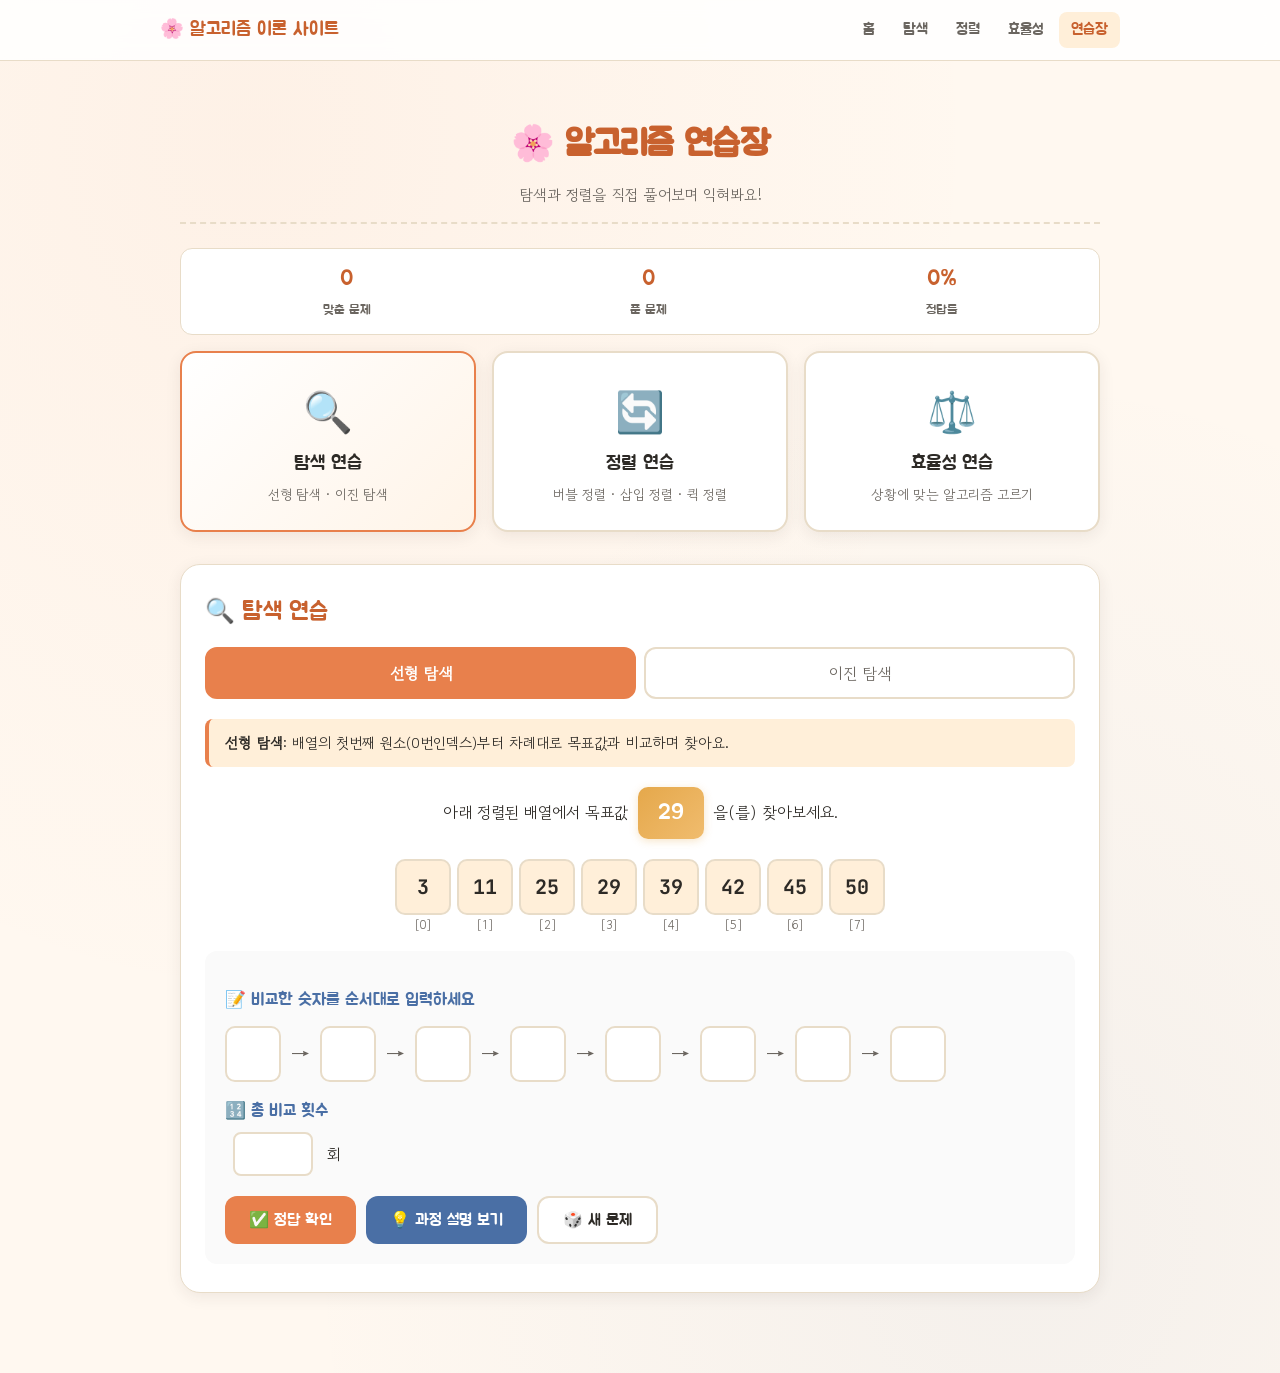
==== algorithm-practice.html @ faf434ea "Unify index notation and add practice navigation Standardize array index explanations and simulator " ====
<!DOCTYPE html>
<html lang="ko">
<head>
<meta charset="UTF-8">
<meta name="viewport" content="width=device-width, initial-scale=1.0">
<title>알고리즘 연습장 | 대성여자고등학교 정보</title>
<link rel="preconnect" href="https://fonts.googleapis.com">
<link rel="preconnect" href="https://fonts.gstatic.com" crossorigin>
<link href="https://fonts.googleapis.com/css2?family=Gowun+Dodum&family=Jua&family=JetBrains+Mono:wght@500;700&display=swap" rel="stylesheet">
<style>
  :root {
    --bg: #FFF8F0;
    --bg-alt: #FFEFD9;
    --primary: #E8804C;
    --primary-dark: #C8612E;
    --secondary: #4A6FA5;
    --secondary-light: #7B9CD2;
    --success: #6BAA75;
    --error: #D85A5A;
    --warn: #E5A84B;
    --text: #2D2A26;
    --text-light: #6B6660;
    --card: #FFFFFF;
    --border: #E8DCC8;
    --shadow: 0 4px 16px rgba(45, 42, 38, 0.08);
    --shadow-hover: 0 8px 24px rgba(45, 42, 38, 0.12);
  }

  * { margin: 0; padding: 0; box-sizing: border-box; }

  body {
    font-family: 'Gowun Dodum', sans-serif;
    background: var(--bg);
    color: var(--text);
    line-height: 1.6;
    min-height: 100vh;
    background-image:
      radial-gradient(at 20% 10%, rgba(232, 128, 76, 0.06) 0, transparent 50%),
      radial-gradient(at 80% 90%, rgba(74, 111, 165, 0.06) 0, transparent 50%);
  }

  nav {
    background: rgba(255, 255, 255, 0.85);
    backdrop-filter: blur(10px);
    border-bottom: 1px solid var(--border);
    padding: 12px 20px;
    position: sticky;
    top: 0;
    z-index: 100;
  }
  .nav-inner {
    max-width: 960px;
    margin: 0 auto;
    display: flex;
    justify-content: space-between;
    align-items: center;
    flex-wrap: wrap;
    gap: 8px;
  }
  .logo {
    font-family: 'Jua', sans-serif;
    font-size: 1.2rem;
    color: var(--primary-dark);
    text-decoration: none;
    display: flex;
    align-items: center;
    gap: 6px;
  }
  .nav-links { display: flex; gap: 4px; flex-wrap: wrap; }
  .nav-links a {
    text-decoration: none;
    color: var(--text-light);
    font-family: 'Jua', sans-serif;
    font-size: 0.95rem;
    padding: 6px 12px;
    border-radius: 8px;
    transition: all 0.2s;
  }
  .nav-links a:hover { color: var(--primary-dark); background: var(--bg-alt); }
  .nav-links a.active { color: var(--primary-dark); background: var(--bg-alt); }

  .container {
    max-width: 960px;
    margin: 0 auto;
    padding: 24px 20px 60px;
  }

  /* 헤더 */
  header {
    text-align: center;
    padding: 32px 0 16px;
    margin-bottom: 24px;
    border-bottom: 2px dashed var(--border);
  }
  h1 {
    font-family: 'Jua', sans-serif;
    font-size: 2.2rem;
    color: var(--primary-dark);
    margin-bottom: 8px;
    letter-spacing: -0.02em;
  }
  .subtitle {
    color: var(--text-light);
    font-size: 0.95rem;
  }

  /* 모드 선택 */
  .mode-grid {
    display: grid;
    grid-template-columns: repeat(auto-fit, minmax(250px, 1fr));
    gap: 16px;
    margin-bottom: 32px;
  }
  .mode-card {
    background: var(--card);
    border: 2px solid var(--border);
    border-radius: 16px;
    padding: 24px 20px;
    cursor: pointer;
    transition: all 0.25s ease;
    text-align: center;
    box-shadow: var(--shadow);
  }
  .mode-card:hover {
    transform: translateY(-3px);
    box-shadow: var(--shadow-hover);
    border-color: var(--primary);
  }
  .mode-card.active {
    border-color: var(--primary);
    background: linear-gradient(135deg, #FFFFFF 0%, #FFF4E8 100%);
  }
  .mode-icon {
    font-size: 2.5rem;
    margin-bottom: 8px;
    display: block;
  }
  .mode-title {
    font-family: 'Jua', sans-serif;
    font-size: 1.2rem;
    color: var(--text);
    margin-bottom: 4px;
  }
  .mode-desc {
    font-size: 0.85rem;
    color: var(--text-light);
  }

  /* 메인 패널 */
  .panel {
    background: var(--card);
    border-radius: 20px;
    padding: 28px 24px;
    box-shadow: var(--shadow);
    border: 1px solid var(--border);
    margin-bottom: 20px;
    display: none;
  }
  .panel.active { display: block; animation: fadeIn 0.3s ease; }

  @keyframes fadeIn {
    from { opacity: 0; transform: translateY(8px); }
    to { opacity: 1; transform: translateY(0); }
  }

  .panel-title {
    font-family: 'Jua', sans-serif;
    font-size: 1.5rem;
    color: var(--primary-dark);
    margin-bottom: 16px;
    display: flex;
    align-items: center;
    gap: 8px;
  }

  /* 옵션 선택 (이진/선형, 선택/버블) */
  .option-tabs {
    display: flex;
    gap: 8px;
    margin-bottom: 20px;
    flex-wrap: wrap;
  }
  .tab-btn {
    flex: 1;
    min-width: 130px;
    padding: 12px 16px;
    border: 2px solid var(--border);
    background: var(--card);
    color: var(--text-light);
    border-radius: 12px;
    font-family: 'Gowun Dodum', sans-serif;
    font-size: 1rem;
    cursor: pointer;
    transition: all 0.2s;
  }
  .tab-btn:hover { border-color: var(--primary); }
  .tab-btn.active {
    background: var(--primary);
    color: white;
    border-color: var(--primary);
    font-weight: bold;
  }

  /* 배열 표시 */
  .array-display {
    display: flex;
    gap: 6px;
    margin: 16px 0;
    flex-wrap: wrap;
    justify-content: center;
  }
  .array-cell {
    width: 56px;
    height: 56px;
    background: var(--bg-alt);
    border: 2px solid var(--border);
    border-radius: 10px;
    display: flex;
    align-items: center;
    justify-content: center;
    font-family: 'JetBrains Mono', monospace;
    font-weight: 700;
    font-size: 1.25rem;
    color: var(--text);
    position: relative;
    transition: all 0.3s;
  }
  .array-cell .idx {
    position: absolute;
    bottom: -22px;
    font-size: 0.75rem;
    color: var(--text-light);
    font-family: 'Gowun Dodum', sans-serif;
    font-weight: normal;
  }
  .array-cell.correct {
    background: #E5F2E5;
    border-color: var(--success);
    color: var(--success);
  }
  .array-cell.wrong {
    background: #FBE5E5;
    border-color: var(--error);
    color: var(--error);
  }

  /* 입력 칸 */
  .input-cell {
    width: 56px;
    height: 56px;
    border: 2px solid var(--border);
    border-radius: 10px;
    text-align: center;
    font-family: 'JetBrains Mono', monospace;
    font-weight: 700;
    font-size: 1.2rem;
    background: var(--card);
    color: var(--text);
    transition: all 0.2s;
  }
  .input-cell:focus {
    outline: none;
    border-color: var(--primary);
    box-shadow: 0 0 0 3px rgba(232, 128, 76, 0.15);
  }
  .input-cell.correct {
    background: #E5F2E5;
    border-color: var(--success);
  }
  .input-cell.wrong {
    background: #FBE5E5;
    border-color: var(--error);
  }

  /* 목표값 강조 */
  .target-box {
    display: inline-block;
    background: linear-gradient(135deg, var(--warn), #F0BC6E);
    color: white;
    padding: 8px 20px;
    border-radius: 10px;
    font-family: 'Jua', sans-serif;
    font-size: 1.4rem;
    margin: 0 4px;
    box-shadow: 0 2px 8px rgba(229, 168, 75, 0.3);
  }

  /* 라벨 */
  .label {
    font-family: 'Jua', sans-serif;
    font-size: 1.05rem;
    color: var(--secondary);
    margin: 16px 0 8px;
  }
  .info-box {
    background: var(--bg-alt);
    border-left: 4px solid var(--primary);
    padding: 12px 16px;
    border-radius: 8px;
    margin: 12px 0;
    font-size: 0.92rem;
    color: var(--text);
  }

  /* 입력 영역 */
  .answer-section {
    margin-top: 20px;
    padding: 20px;
    background: #FAFAFA;
    border-radius: 12px;
  }
  .path-inputs {
    display: flex;
    flex-wrap: wrap;
    gap: 10px;
    align-items: center;
    margin: 12px 0;
  }
  .path-arrow {
    color: var(--text-light);
    font-size: 1.3rem;
  }
  .count-input {
    width: 80px;
    height: 44px;
    margin: 0 8px;
    border: 2px solid var(--border);
    border-radius: 8px;
    text-align: center;
    font-family: 'JetBrains Mono', monospace;
    font-size: 1.1rem;
    font-weight: 700;
  }
  .count-input:focus {
    outline: none;
    border-color: var(--primary);
  }

  /* 버튼 */
  .btn-group {
    display: flex;
    gap: 10px;
    margin-top: 20px;
    flex-wrap: wrap;
  }
  .btn {
    padding: 12px 24px;
    border-radius: 12px;
    border: none;
    font-family: 'Jua', sans-serif;
    font-size: 1rem;
    cursor: pointer;
    transition: all 0.2s;
    min-width: 120px;
  }
  .btn:active { transform: scale(0.97); }
  .btn-primary {
    background: var(--primary);
    color: white;
  }
  .btn-primary:hover { background: var(--primary-dark); }
  .btn-secondary {
    background: var(--card);
    color: var(--text);
    border: 2px solid var(--border);
  }
  .btn-secondary:hover { border-color: var(--primary); }
  .btn-info {
    background: var(--secondary);
    color: white;
  }
  .btn-info:hover { background: #3B5A87; }
  .btn-success {
    background: var(--success);
    color: white;
  }

  /* 결과 메시지 */
  .result-box {
    padding: 16px 20px;
    border-radius: 12px;
    margin-top: 16px;
    display: none;
    font-size: 1rem;
  }
  .result-box.show { display: block; animation: fadeIn 0.3s; }
  .result-correct {
    background: #E5F2E5;
    border-left: 5px solid var(--success);
    color: #3D6F47;
  }
  .result-wrong {
    background: #FBE5E5;
    border-left: 5px solid var(--error);
    color: #8E2E2E;
  }
  .result-partial {
    background: #FFF3D9;
    border-left: 5px solid var(--warn);
    color: #7A5A1F;
  }
  .result-title {
    font-family: 'Jua', sans-serif;
    font-size: 1.15rem;
    margin-bottom: 6px;
  }

  /* 해설 박스 */
  .explanation {
    background: linear-gradient(135deg, #F7F4EE 0%, #FBF7EE 100%);
    border: 2px solid var(--border);
    border-radius: 14px;
    padding: 20px;
    margin-top: 16px;
    display: none;
  }
  .explanation.show { display: block; animation: fadeIn 0.3s; }
  .explanation h3 {
    font-family: 'Jua', sans-serif;
    color: var(--secondary);
    margin-bottom: 10px;
    font-size: 1.1rem;
  }
  .explanation p { margin: 8px 0; font-size: 0.95rem; }
  .step {
    background: white;
    border-radius: 10px;
    padding: 12px 16px;
    margin: 10px 0;
    border-left: 4px solid var(--secondary-light);
  }
  .step strong { color: var(--secondary); }
  code {
    background: var(--bg-alt);
    padding: 2px 8px;
    border-radius: 4px;
    font-family: 'JetBrains Mono', monospace;
    font-size: 0.9em;
  }

  /* 효율성 모드 */
  .situation-card {
    background: linear-gradient(135deg, #F0F4FA 0%, #E5EEF8 100%);
    border: 2px solid var(--secondary-light);
    border-radius: 16px;
    padding: 24px;
    margin: 16px 0;
    text-align: center;
  }
  .situation-card .label-tag {
    display: inline-block;
    background: var(--secondary);
    color: white;
    padding: 4px 12px;
    border-radius: 20px;
    font-family: 'Jua', sans-serif;
    font-size: 0.85rem;
    margin-bottom: 12px;
  }
  .situation-text {
    font-size: 1.05rem;
    line-height: 1.7;
    color: var(--text);
  }
  .choice-buttons {
    display: grid;
    grid-template-columns: 1fr 1fr;
    gap: 12px;
    margin-top: 20px;
  }
  .choice-btn {
    padding: 20px;
    border: 2px solid var(--border);
    background: var(--card);
    border-radius: 14px;
    cursor: pointer;
    font-family: 'Gowun Dodum', sans-serif;
    transition: all 0.2s;
  }
  .choice-btn:hover {
    border-color: var(--primary);
    transform: translateY(-2px);
  }
  .choice-btn .ico { font-size: 2rem; display: block; margin-bottom: 4px; }
  .choice-btn .name {
    font-family: 'Jua', sans-serif;
    font-size: 1.05rem;
    color: var(--text);
  }
  .choice-btn.selected-correct {
    background: #E5F2E5;
    border-color: var(--success);
  }
  .choice-btn.selected-wrong {
    background: #FBE5E5;
    border-color: var(--error);
  }
  .choice-btn.show-correct {
    border-color: var(--success);
    background: #F0F8F0;
  }

  /* 점수 표시 */
  .score-bar {
    display: flex;
    justify-content: space-around;
    background: var(--card);
    padding: 12px;
    border-radius: 12px;
    margin-bottom: 16px;
    border: 1px solid var(--border);
    font-family: 'Jua', sans-serif;
  }
  .score-item { text-align: center; }
  .score-item .num {
    font-size: 1.4rem;
    color: var(--primary-dark);
    display: block;
  }
  .score-item .name {
    font-size: 0.8rem;
    color: var(--text-light);
  }

  /* 모바일 */
  @media (max-width: 600px) {
    h1 { font-size: 1.7rem; }
    .container { padding: 16px 12px 40px; }
    .panel { padding: 20px 16px; }
    .array-cell { width: 42px; height: 42px; font-size: 1rem; }
    .input-cell { width: 42px; height: 42px; font-size: 0.95rem; }
    .target-box { font-size: 1.1rem; padding: 6px 14px; }
    .btn { padding: 10px 16px; font-size: 0.9rem; min-width: 0; flex: 1; }
    .choice-buttons { grid-template-columns: 1fr; }
    .mode-grid { grid-template-columns: 1fr; }
  }
</style>
</head>
<body>
<nav>
  <div class="nav-inner">
    <a href="index.html" class="logo">🌸 알고리즘 이론 사이트</a>
    <div class="nav-links">
      <a href="index.html">홈</a>
      <a href="search.html">탐색</a>
      <a href="sort.html">정렬</a>
      <a href="efficiency.html">효율성</a>
      <a href="algorithm-practice.html" class="active">연습장</a>
    </div>
  </div>
</nav>
<div class="container">
  <header>
    <h1>🌸 알고리즘 연습장</h1>
    <p class="subtitle">탐색과 정렬을 직접 풀어보며 익혀봐요!</p>
  </header>

  <!-- 점수판 -->
  <div class="score-bar">
    <div class="score-item">
      <span class="num" id="score-correct">0</span>
      <span class="name">맞춘 문제</span>
    </div>
    <div class="score-item">
      <span class="num" id="score-total">0</span>
      <span class="name">푼 문제</span>
    </div>
    <div class="score-item">
      <span class="num" id="score-rate">0%</span>
      <span class="name">정답률</span>
    </div>
  </div>

  <!-- 모드 선택 -->
  <div class="mode-grid">
    <div class="mode-card active" data-mode="search">
      <span class="mode-icon">🔍</span>
      <div class="mode-title">탐색 연습</div>
      <div class="mode-desc">선형 탐색 · 이진 탐색</div>
    </div>
    <div class="mode-card" data-mode="sort">
      <span class="mode-icon">🔄</span>
      <div class="mode-title">정렬 연습</div>
      <div class="mode-desc">버블 정렬 · 삽입 정렬 · 퀵 정렬</div>
    </div>
    <div class="mode-card" data-mode="efficiency">
      <span class="mode-icon">⚖️</span>
      <div class="mode-title">효율성 연습</div>
      <div class="mode-desc">상황에 맞는 알고리즘 고르기</div>
    </div>
  </div>

  <!-- ============ 탐색 연습 패널 ============ -->
  <div class="panel active" id="panel-search">
    <div class="panel-title">🔍 탐색 연습</div>

    <div class="option-tabs">
      <button class="tab-btn active" data-search="linear">선형 탐색</button>
      <button class="tab-btn" data-search="binary">이진 탐색</button>
    </div>

    <div class="info-box" id="search-info">
      <strong>선형 탐색</strong>: 배열의 첫번째 원소(0번인덱스)부터 차례대로 목표값과 비교하며 찾아요.
    </div>

    <div style="text-align: center; margin: 20px 0;">
      <p>아래 정렬된 배열에서 목표값
        <span class="target-box" id="search-target">?</span>
        을(를) 찾아보세요.</p>
    </div>

    <div class="array-display" id="search-array"></div>

    <div class="answer-section" style="margin-top: 36px;">
      <div class="label">📝 비교한 숫자를 순서대로 입력하세요</div>
      <div class="path-inputs" id="search-path-inputs"></div>

      <div class="label">🔢 총 비교 횟수</div>
      <div>
        <input type="number" class="count-input" id="search-count" min="0" max="20"> 회
      </div>

      <div class="btn-group">
        <button class="btn btn-primary" onclick="checkSearch()">✅ 정답 확인</button>
        <button class="btn btn-info" onclick="showSearchExplanation()">💡 과정 설명 보기</button>
        <button class="btn btn-secondary" onclick="newSearchProblem()">🎲 새 문제</button>
      </div>

      <div class="result-box" id="search-result"></div>
      <div class="explanation" id="search-explanation"></div>
    </div>
  </div>

  <!-- ============ 정렬 연습 패널 ============ -->
  <div class="panel" id="panel-sort">
    <div class="panel-title">🔄 정렬 연습</div>

    <div class="option-tabs">
      <button class="tab-btn active" data-sort="bubble">버블 정렬</button>
      <button class="tab-btn" data-sort="insertion">삽입 정렬</button>
      <button class="tab-btn" data-sort="quick">퀵 정렬</button>
    </div>

    <div class="info-box" id="sort-info">
      <strong>버블 정렬 1회전</strong>: 첫 원소부터 인접한 두 원소를 비교해서, 왼쪽이 크면 자리를 바꿔요. 끝까지 한 번 진행하면 1회전 완료!
    </div>

    <div style="text-align: center; margin: 20px 0;">
      <p>아래 배열을 <strong style="color: var(--primary-dark);" id="sort-algo-name">버블 정렬</strong>(오름차순)로 정렬해보세요.</p>
    </div>

    <div class="label" style="text-align: center;">📦 원본 배열</div>
    <div class="array-display" id="sort-array"></div>

    <div class="answer-section">
      <div class="label">▶ 1회전 후 배열 상태</div>
      <div class="array-display" id="sort-round1-inputs"></div>

      <div class="label">▶ 2회전 후 배열 상태</div>
      <div class="array-display" id="sort-round2-inputs"></div>

      <div class="btn-group">
        <button class="btn btn-primary" onclick="checkSort()">✅ 정답 확인</button>
        <button class="btn btn-info" onclick="showSortExplanation()">💡 과정 설명 보기</button>
        <button class="btn btn-secondary" onclick="newSortProblem()">🎲 새 문제</button>
      </div>

      <div class="result-box" id="sort-result"></div>
      <div class="explanation" id="sort-explanation"></div>
    </div>
  </div>

  <!-- ============ 효율성 연습 패널 ============ -->
  <div class="panel" id="panel-efficiency">
    <div class="panel-title">⚖️ 효율성 연습</div>

    <div class="info-box">
      상황을 잘 읽고, 가장 적합한(효율적인) 알고리즘을 골라보세요!
    </div>

    <div class="situation-card">
      <span class="label-tag">상황</span>
      <p class="situation-text" id="eff-situation">불러오는 중...</p>
    </div>

    <div class="choice-buttons">
      <button class="choice-btn" data-choice="linear" onclick="checkEfficiency('linear')">
        <span class="ico">📋</span>
        <span class="name">선형 탐색</span>
      </button>
      <button class="choice-btn" data-choice="binary" onclick="checkEfficiency('binary')">
        <span class="ico">✂️</span>
        <span class="name">이진 탐색</span>
      </button>
    </div>

    <div class="btn-group">
      <button class="btn btn-secondary" onclick="newEfficiencyProblem()">🎲 새 상황 보기</button>
    </div>

    <div class="result-box" id="eff-result"></div>
  </div>

</div>

<script src="common.js"></script>
<script>
// ============================================
// 전역 상태
// ============================================
let state = {
  // 탐색
  searchArray: [],
  searchTarget: null,
  searchType: 'linear',  // 'linear' | 'binary'
  searchAnswer: { path: [], count: 0 },

  // 정렬
  sortArray: [],
  sortType: 'bubble', // 'bubble' | 'insertion' | 'quick'
  sortAnswer: { round1: [], round2: [] },

  // 효율성
  effSituation: null,

  // 문제별 점수 반영 여부 (같은 문제 중복 채점 방지)
  attempted: { search: false, sort: false, efficiency: false },

  // 점수
  score: { correct: 0, total: 0 }
};

// localStorage에서 점수 불러오기
function loadScore() {
  try {
    const saved = JSON.parse(localStorage.getItem('algoPracticeScore') || '{}');
    state.score = { correct: saved.correct || 0, total: saved.total || 0 };
  } catch (e) {
    state.score = { correct: 0, total: 0 };
  }
  updateScoreDisplay();
}

function saveScore() {
  localStorage.setItem('algoPracticeScore', JSON.stringify(state.score));
}

function updateScoreDisplay() {
  el('score-correct').textContent = state.score.correct;
  el('score-total').textContent = state.score.total;
  const rate = state.score.total === 0 ? 0 : Math.round((state.score.correct / state.score.total) * 100);
  el('score-rate').textContent = rate + '%';
}

function recordResult(isCorrect) {
  state.score.total++;
  if (isCorrect) state.score.correct++;
  saveScore();
  updateScoreDisplay();
}

// ============================================
// 모드 전환
// ============================================
document.querySelectorAll('.mode-card').forEach(card => {
  card.addEventListener('click', () => {
    document.querySelectorAll('.mode-card').forEach(c => c.classList.remove('active'));
    card.classList.add('active');
    const mode = card.dataset.mode;
    document.querySelectorAll('.panel').forEach(p => p.classList.remove('active'));
    el('panel-' + mode).classList.add('active');
  });
});

// ============================================
// 탐색 - 알고리즘 구현
// ============================================
function linearSearch(arr, target) {
  const path = [];
  for (let i = 0; i < arr.length; i++) {
    path.push(arr[i]);
    if (arr[i] === target) return { path, count: path.length, found: true };
  }
  return { path, count: path.length, found: false };
}

function binarySearchQuotient(arr, target) {
  // 0-based index, 중간값은 (L+R)/2의 정수 몫 사용
  let L = 0, R = arr.length - 1;
  const path = [];
  while (L <= R) {
    const mid = Math.floor((L + R) / 2);
    const midVal = arr[mid];
    path.push(midVal);
    if (midVal === target) return { path, count: path.length, found: true };
    if (midVal < target) L = mid + 1;
    else R = mid - 1;
  }
  return { path, count: path.length, found: false };
}

// ============================================
// 탐색 - 새 문제 생성
// ============================================
function newSearchProblem() {
  // 1~50 범위에서 8개 랜덤 추출 후 정렬
  const set = new Set();
  while (set.size < 8) set.add(Math.floor(Math.random() * 50) + 1);
  const arr = [...set].sort((a, b) => a - b);

  // 70% 확률로 배열 안의 값, 30% 확률로 없는 값
  let target;
  if (Math.random() < 0.7) {
    // 처음/마지막은 너무 쉬우니 가운데 위치 우선
    const idx = 1 + Math.floor(Math.random() * (arr.length - 2));
    target = arr[idx];
  } else {
    // 배열에 없는 값
    do {
      target = Math.floor(Math.random() * 50) + 1;
    } while (arr.includes(target));
  }

  state.searchArray = arr;
  state.searchTarget = target;
  state.attempted.search = false;

  // 정답 미리 계산
  if (state.searchType === 'linear') {
    state.searchAnswer = linearSearch(arr, target);
  } else {
    state.searchAnswer = binarySearchQuotient(arr, target);
  }

  renderSearchProblem();
}

function renderSearchProblem() {
  // 목표값
  el('search-target').textContent = state.searchTarget;

  // 배열 표시
  const arrDiv = el('search-array');
  arrDiv.innerHTML = '';
  state.searchArray.forEach((v, i) => {
    const cell = document.createElement('div');
    cell.className = 'array-cell';
    cell.innerHTML = `${v}<span class="idx">[${i}]</span>`;
    arrDiv.appendChild(cell);
  });

  // 입력 칸 (최대 비교 횟수만큼 + 여유 1칸)
  const maxLen = state.searchType === 'linear' ? 8 : 4;
  const pathDiv = el('search-path-inputs');
  pathDiv.innerHTML = '';
  for (let i = 0; i < maxLen; i++) {
    if (i > 0) {
      const arrow = document.createElement('span');
      arrow.className = 'path-arrow';
      arrow.textContent = '→';
      pathDiv.appendChild(arrow);
    }
    const input = document.createElement('input');
    input.type = 'number';
    input.className = 'input-cell';
    input.dataset.idx = i;
    pathDiv.appendChild(input);
  }

  el('search-count').value = '';
  hideResults();
}

// 탐색 채점
function checkSearch() {
  const shouldRecord = !state.attempted.search;
  const inputs = document.querySelectorAll('#search-path-inputs .input-cell');
  const userPath = [];
  inputs.forEach(inp => {
    const v = inp.value.trim();
    if (v !== '') userPath.push(parseInt(v));
    inp.classList.remove('correct', 'wrong');
  });
  const userCount = parseInt(el('search-count').value);
  const correctPath = state.searchAnswer.path;
  const correctCount = state.searchAnswer.count;

  // 경로 비교
  let pathMatch = userPath.length === correctPath.length &&
                  userPath.every((v, i) => v === correctPath[i]);
  // 개별 칸 색칠
  inputs.forEach((inp, i) => {
    if (i < correctPath.length) {
      const v = parseInt(inp.value);
      if (v === correctPath[i]) inp.classList.add('correct');
      else if (inp.value.trim() !== '') inp.classList.add('wrong');
    } else if (inp.value.trim() !== '') {
      inp.classList.add('wrong'); // 정답보다 더 많이 입력한 경우
    }
  });

  // 횟수 비교
  const countMatch = userCount === correctCount;
  const countInput = el('search-count');
  countInput.classList.remove('correct', 'wrong');
  countInput.classList.add(countMatch ? 'correct' : 'wrong');

  // 결과 표시
  const resBox = el('search-result');
  resBox.classList.remove('result-correct', 'result-wrong', 'result-partial');
  resBox.classList.add('show');

  if (pathMatch && countMatch) {
    resBox.classList.add('result-correct');
    resBox.innerHTML = `<div class="result-title">🎉 완벽해요! 모두 정답입니다.</div>
      비교 경로와 비교 횟수를 모두 맞췄어요.`;
    if (shouldRecord) recordResult(true);
  } else if (pathMatch || countMatch) {
    resBox.classList.add('result-partial');
    resBox.innerHTML = `<div class="result-title">🤔 거의 다 왔어요!</div>
      ${pathMatch ? '비교 경로는 맞췄어요.' : '비교 경로를 다시 확인해 보세요.'}
      ${countMatch ? '비교 횟수도 맞췄어요.' : '비교 횟수를 다시 세어보세요.'}`;
    if (shouldRecord) recordResult(false);
  } else {
    resBox.classList.add('result-wrong');
    resBox.innerHTML = `<div class="result-title">😅 다시 도전해 봐요!</div>
      정답 경로: <code>${correctPath.join(' → ')}</code><br>
      정답 횟수: <code>${correctCount}회</code><br>
      💡 [과정 설명 보기]를 눌러 단계별로 확인해 보세요!`;
    if (shouldRecord) recordResult(false);
  }
  if (!shouldRecord) {
    resBox.innerHTML += '<br><small>※ 같은 문제를 다시 채점한 결과라 점수에는 반영되지 않았어요. 새 문제를 만들면 다시 반영돼요.</small>';
  }

  state.attempted.search = true;
}

// 탐색 해설
function showSearchExplanation() {
  const expBox = el('search-explanation');
  expBox.classList.add('show');

  const arr = state.searchArray;
  const target = state.searchTarget;
  const found = state.searchAnswer.found;

  let html = '';
  if (state.searchType === 'linear') {
    html = `<h3>📚 선형 탐색 단계별 풀이</h3>
      <p><strong>핵심 원리:</strong> 배열의 0번 인덱스부터 순서대로 목표값(<code>${target}</code>)과 비교해요. 같으면 멈추고, 다르면 다음 칸으로 넘어가요.</p>`;

    arr.forEach((v, i) => {
      if (i + 1 > state.searchAnswer.count) return;
      const isLast = (i + 1 === state.searchAnswer.count);
      const result = (v === target) ? `✅ <strong style="color: var(--success);">목표값과 같음 → 찾았어요! 멈춤</strong>`
                    : `❌ 목표값과 다름 → 다음 칸으로`;
      html += `<div class="step"><strong>${i + 1}번째 비교:</strong> 배열의 [${i}]번 인덱스 = <code>${v}</code> ↔ 목표값 <code>${target}</code><br>${result}</div>`;
    });

    if (!found) {
      html += `<div class="step" style="border-color: var(--warn);"><strong>결과:</strong> 끝까지 비교했지만 목표값을 찾지 못했어요. 총 비교 횟수는 배열 전체 길이만큼이에요.</div>`;
    }

    html += `<p><strong>💡 비교 횟수 = 입력한 숫자의 개수</strong>예요. 화살표로 연결된 숫자가 몇 개인지 세면 돼요!</p>`;

  } else {
    html = `<h3>📚 이진 탐색 단계별 풀이</h3>
      <p><strong>핵심 원리:</strong> 정렬된 배열의 가운데 값과 비교해서, 목표값이 더 크면 오른쪽 절반만, 작으면 왼쪽 절반만 다시 검색해요. 범위를 절반씩 줄여나가요!</p>
      <p><strong>중간값 위치 계산:</strong> <code>(왼쪽 + 오른쪽) ÷ 2의 정수 몫</code></p>`;

    let L = 0, R = arr.length - 1, step = 1;
    while (L <= R) {
      const mid = Math.floor((L + R) / 2);
      const midVal = arr[mid];
      let stepHtml = `<div class="step"><strong>${step}번째 비교:</strong> 탐색 범위 = [${L}] ~ [${R}] 인덱스<br>`;
      stepHtml += `중간값 위치 = ((${L} + ${R}) ÷ 2)의 몫 = <strong>[${mid}] 인덱스 = ${midVal}</strong><br>`;
      stepHtml += `<code>${midVal}</code> ↔ 목표값 <code>${target}</code> 비교 → `;

      if (midVal === target) {
        stepHtml += `✅ <strong style="color: var(--success);">같음! 찾았어요!</strong></div>`;
        html += stepHtml;
        break;
      } else if (midVal < target) {
        stepHtml += `중간값이 더 작음 → <strong>오른쪽 절반</strong>으로 범위 좁히기 (low = ${mid + 1})</div>`;
        L = mid + 1;
      } else {
        stepHtml += `중간값이 더 큼 → <strong>왼쪽 절반</strong>으로 범위 좁히기 (high = ${mid - 1})</div>`;
        R = mid - 1;
      }
      html += stepHtml;
      step++;
      if (step > 10) break;
    }

    if (!found) {
      html += `<div class="step" style="border-color: var(--warn);"><strong>결과:</strong> 왼쪽 > 오른쪽이 되면 더 이상 찾을 곳이 없어요. 목표값이 배열에 존재하지 않습니다.</div>`;
    }
  }

  expBox.innerHTML = html;
}

// ============================================
// 정렬 - 알고리즘 구현
// ============================================
function insertionSortRounds(arr) {
  const a = [...arr];
  const rounds = [];
  for (let i = 1; i < a.length && rounds.length < 2; i++) {
    const key = a[i];
    let j = i - 1;
    while (j >= 0 && a[j] > key) {
      a[j + 1] = a[j];
      j--;
    }
    a[j + 1] = key;
    rounds.push([...a]);
  }
  return rounds;
}

function bubbleSortRounds(arr) {
  const a = [...arr];
  const rounds = [];
  for (let i = 0; i < a.length - 1 && rounds.length < 2; i++) {
    for (let j = 0; j < a.length - 1 - i; j++) {
      if (a[j] > a[j + 1]) [a[j], a[j + 1]] = [a[j + 1], a[j]];
    }
    rounds.push([...a]);
  }
  return rounds;
}

function quickSortPivot0Rounds(arr) {
  const a = [...arr];
  const rounds = [];
  const stack = [{ l: 0, r: a.length - 1 }];

  while (stack.length > 0 && rounds.length < 2) {
    const { l, r } = stack.pop();
    if (l >= r) continue;

    const p = partitionWithPivotAtStart(a, l, r);
    rounds.push([...a]);

    // 왼쪽 구간을 먼저 처리하도록 오른쪽을 먼저 push
    if (p + 1 < r) stack.push({ l: p + 1, r });
    if (l < p - 1) stack.push({ l, r: p - 1 });
  }

  while (rounds.length < 2) rounds.push([...a]);
  return rounds;
}

function partitionWithPivotAtStart(a, l, r) {
  const pivot = a[l];
  let i = l + 1;
  let j = r;

  while (i <= j) {
    while (i <= r && a[i] <= pivot) i++;
    while (j >= l + 1 && a[j] > pivot) j--;
    if (i < j) [a[i], a[j]] = [a[j], a[i]];
  }
  [a[l], a[j]] = [a[j], a[l]];
  return j;
}

// ============================================
// 정렬 - 새 문제 생성
// ============================================
function newSortProblem() {
  // 1~9 범위에서 8개 랜덤 (중복 없이)
  // 조건:
  // 1) 이미 오름차순 정렬된 배열은 제외
  // 2) 정렬 필요도가 낮은 배열 제외 (역전쌍 3개 미만 제외)
  let shuffled = null;
  const maxTries = 200;

  for (let t = 0; t < maxTries; t++) {
    const nums = [1, 2, 3, 4, 5, 6, 7, 8, 9];
    // Fisher-Yates 셔플로 균등하게 섞기
    for (let i = nums.length - 1; i > 0; i--) {
      const j = Math.floor(Math.random() * (i + 1));
      [nums[i], nums[j]] = [nums[j], nums[i]];
    }
    const candidate = nums.slice(0, 8);
    if (isGoodSortPracticeArray(candidate)) {
      shuffled = candidate;
      break;
    }
  }

  // 이론상 거의 도달하지 않지만, 혹시 못 찾으면 안전하게 기본 난이도 배열 사용
  if (!shuffled) {
    shuffled = [3, 1, 4, 2, 8, 6, 7, 5];
  }

  state.sortArray = shuffled;
  state.attempted.sort = false;
  if (state.sortType === 'bubble') {
    state.sortAnswer = {
      round1: bubbleSortRounds(shuffled)[0],
      round2: bubbleSortRounds(shuffled)[1]
    };
  } else if (state.sortType === 'insertion') {
    state.sortAnswer = {
      round1: insertionSortRounds(shuffled)[0],
      round2: insertionSortRounds(shuffled)[1]
    };
  } else {
    state.sortAnswer = {
      round1: quickSortPivot0Rounds(shuffled)[0],
      round2: quickSortPivot0Rounds(shuffled)[1]
    };
  }

  renderSortProblem();
}

function isGoodSortPracticeArray(arr) {
  if (isSortedAsc(arr)) return false;
  return countInversions(arr) >= 3;
}

function isSortedAsc(arr) {
  for (let i = 1; i < arr.length; i++) {
    if (arr[i - 1] > arr[i]) return false;
  }
  return true;
}

function countInversions(arr) {
  let inv = 0;
  for (let i = 0; i < arr.length; i++) {
    for (let j = i + 1; j < arr.length; j++) {
      if (arr[i] > arr[j]) inv++;
    }
  }
  return inv;
}

function renderSortProblem() {
  // 알고리즘 이름
  const algoNameMap = {
    bubble: '버블 정렬',
    insertion: '삽입 정렬',
    quick: '퀵 정렬'
  };
  const algoName = algoNameMap[state.sortType];
  el('sort-algo-name').textContent = algoName;

  // 안내 문구
  if (state.sortType === 'bubble') {
    el('sort-info').innerHTML =
      '<strong>버블 정렬 1회전</strong>: 첫 원소부터 인접한 두 원소를 비교해서, 왼쪽이 크면 자리를 바꿔요. 끝까지 한 번 진행하면 1회전 완료!';
  } else if (state.sortType === 'insertion') {
    el('sort-info').innerHTML =
      '<strong>삽입 정렬 1회전</strong>: [1] 인덱스 값을 왼쪽 정렬 구간의 알맞은 위치에 끼워 넣어요.';
  } else {
    el('sort-info').innerHTML =
      '<strong>퀵 정렬 1회전</strong>: 피벗을 [0]번 인덱스로 고정해 partition하고, 피벗의 최종 위치를 확정해요.';
  }

  // 원본 배열
  const arrDiv = el('sort-array');
  arrDiv.innerHTML = '';
  state.sortArray.forEach(v => {
    const cell = document.createElement('div');
    cell.className = 'array-cell';
    cell.textContent = v;
    arrDiv.appendChild(cell);
  });

  // 입력 칸 두 줄
  ['sort-round1-inputs', 'sort-round2-inputs'].forEach(id => {
    const div = el(id);
    div.innerHTML = '';
    for (let i = 0; i < 8; i++) {
      const input = document.createElement('input');
      input.type = 'number';
      input.className = 'input-cell';
      input.min = 1;
      input.max = 9;
      div.appendChild(input);
    }
  });

  hideResults();
}

// 정렬 채점
function checkSort() {
  const shouldRecord = !state.attempted.sort;
  const r1Inputs = document.querySelectorAll('#sort-round1-inputs .input-cell');
  const r2Inputs = document.querySelectorAll('#sort-round2-inputs .input-cell');

  let r1Correct = 0, r2Correct = 0;
  r1Inputs.forEach((inp, i) => {
    inp.classList.remove('correct', 'wrong');
    const v = parseInt(inp.value);
    if (v === state.sortAnswer.round1[i]) {
      inp.classList.add('correct');
      r1Correct++;
    } else {
      inp.classList.add('wrong');
    }
  });
  r2Inputs.forEach((inp, i) => {
    inp.classList.remove('correct', 'wrong');
    const v = parseInt(inp.value);
    if (v === state.sortAnswer.round2[i]) {
      inp.classList.add('correct');
      r2Correct++;
    } else {
      inp.classList.add('wrong');
    }
  });

  const r1Perfect = r1Correct === 8;
  const r2Perfect = r2Correct === 8;

  const resBox = el('sort-result');
  resBox.classList.remove('result-correct', 'result-wrong', 'result-partial');
  resBox.classList.add('show');

  if (r1Perfect && r2Perfect) {
    resBox.classList.add('result-correct');
    resBox.innerHTML = `<div class="result-title">🎉 완벽해요! 두 회전 모두 정답입니다.</div>`;
    if (shouldRecord) recordResult(true);
  } else if (r1Perfect || r2Perfect) {
    resBox.classList.add('result-partial');
    resBox.innerHTML = `<div class="result-title">🤔 한 번만 더 도전!</div>
      ${r1Perfect ? '✅ 1회전은 맞췄어요!' : `❌ 1회전: ${r1Correct}/8 칸 정답`}<br>
      ${r2Perfect ? '✅ 2회전은 맞췄어요!' : `❌ 2회전: ${r2Correct}/8 칸 정답`}`;
    if (shouldRecord) recordResult(false);
  } else {
    resBox.classList.add('result-wrong');
    resBox.innerHTML = `<div class="result-title">😅 다시 한번 풀어봐요!</div>
      정답 1회전: <code>[${state.sortAnswer.round1.join(', ')}]</code><br>
      정답 2회전: <code>[${state.sortAnswer.round2.join(', ')}]</code><br>
      💡 [과정 설명 보기]를 눌러 어떻게 풀어가는지 확인해 보세요!`;
    if (shouldRecord) recordResult(false);
  }
  if (!shouldRecord) {
    resBox.innerHTML += '<br><small>※ 같은 문제를 다시 채점한 결과라 점수에는 반영되지 않았어요. 새 문제를 만들면 다시 반영돼요.</small>';
  }

  state.attempted.sort = true;
}

// 정렬 해설
function showSortExplanation() {
  const expBox = el('sort-explanation');
  expBox.classList.add('show');

  const arr = state.sortArray;
  let html = '';

  if (state.sortType === 'bubble') {
    html = `<h3>📚 버블 정렬 단계별 풀이</h3>
      <p><strong>핵심 원리:</strong> 첫번째 원소(0번인덱스)부터 인접한 두 원소를 비교해 왼쪽이 크면 자리를 바꿔요. 끝까지 한 번 거치면 가장 큰 값이 맨 뒤로 이동해요(거품처럼!).</p>`;

    let a = [...arr];
    for (let round = 0; round < 2; round++) {
      const swaps = [];
      for (let j = 0; j < a.length - 1 - round; j++) {
        if (a[j] > a[j + 1]) {
          swaps.push(`(${a[j]}↔${a[j+1]})`);
          [a[j], a[j + 1]] = [a[j + 1], a[j]];
        }
      }
      html += `<div class="step">
        <strong>${round + 1}회전:</strong> 인접한 두 원소를 끝까지 비교·교환<br>
        교환 발생: ${swaps.length > 0 ? swaps.join(', ') : '없음'}<br>
        결과: <code>[${a.join(', ')}]</code><br>
        <em style="color: var(--text-light); font-size: 0.9em;">→ 가장 큰 값이 ${round === 0 ? '맨 뒤[8]' : '뒤에서 두 번째[7]'} 자리로 이동했어요!</em>
      </div>`;
    }
  } else if (state.sortType === 'insertion') {
    html = `<h3>📚 삽입 정렬 단계별 풀이</h3>
      <p><strong>핵심 원리:</strong> 왼쪽 구간을 정렬된 상태로 유지하면서, 다음 원소를 적절한 위치에 끼워 넣어요.</p>`;

    let a = [...arr];
    for (let round = 1; round <= 2; round++) {
      const key = a[round];
      let j = round - 1;
      const before = [...a];
      while (j >= 0 && a[j] > key) {
        a[j + 1] = a[j];
        j--;
      }
      a[j + 1] = key;
      html += `<div class="step">
        <strong>${round}회전:</strong> [${round + 1}]번 값 <code>${key}</code>를 왼쪽 정렬 구간에 삽입<br>
        시작: <code>[${before.join(', ')}]</code><br>
        결과: <code>[${a.join(', ')}]</code>
      </div>`;
    }
  } else {
    html = `<h3>📚 퀵 정렬 단계별 풀이 (pivot = 0번 인덱스 고정)</h3>
      <p><strong>핵심 원리:</strong> 각 구간의 첫 원소를 피벗으로 잡고 partition을 수행해 피벗의 최종 위치를 확정해요.</p>`;

    let a = [...arr];
    const stack = [{ l: 0, r: a.length - 1 }];
    let round = 1;
    while (stack.length > 0 && round <= 2) {
      const { l, r } = stack.pop();
      if (l >= r) continue;
      const before = [...a];
      const p = partitionWithPivotAtStart(a, l, r);
      html += `<div class="step">
        <strong>${round}회전:</strong> 구간 [${l + 1}..${r + 1}]에서 피벗 = [${l + 1}]번 값 <code>${before[l]}</code><br>
        partition 후 피벗 위치: <strong>[${p + 1}]</strong><br>
        시작: <code>[${before.join(', ')}]</code><br>
        결과: <code>[${a.join(', ')}]</code>
      </div>`;
      if (p + 1 < r) stack.push({ l: p + 1, r });
      if (l < p - 1) stack.push({ l, r: p - 1 });
      round++;
    }
  }

  html += `<p style="margin-top: 12px;"><strong>💡 회전 = 1번의 패스(통과)</strong>를 의미해요. 알고리즘이 배열을 "한 번 훑는" 단위예요.</p>`;
  expBox.innerHTML = html;
}

// ============================================
// 효율성 연습 - 상황 풀
// ============================================
const SITUATIONS = [
  {
    text: "도서관에 도서번호 순으로 정렬된 약 10만 권의 도서 목록이 있다. 학생이 특정 도서번호의 책을 가장 빠르게 찾으려면?",
    answer: 'binary',
    reason: "데이터가 이미 정렬되어 있고 데이터 양이 매우 많을 때, 이진 탐색은 매번 탐색 범위를 절반씩 줄여서 매우 빠르게 찾을 수 있어요. 10만 권이라도 약 17번이면 충분해요!"
  },
  {
    text: "동아리에서 새로 받은 50명의 신입 회원 명단이 있다. 명단은 정렬되어 있지 않다. 이 중 특정 학생의 이름을 찾으려면?",
    answer: 'linear',
    reason: "데이터가 정렬되어 있지 않을 때는 이진 탐색을 쓸 수 없어요. 처음부터 끝까지 하나씩 비교하는 선형 탐색을 써야 해요."
  },
  {
    text: "온라인 쇼핑몰에서 매일 수백만 건의 새 주문 데이터(정렬되지 않음)를 받는다. 그중 특정 주문번호 1개를 찾고자 한다면?",
    answer: 'linear',
    reason: "데이터가 정렬되어 있지 않으면 이진 탐색을 사용할 수 없어요. 처음부터 차례대로 비교하는 선형 탐색을 써야 합니다."
  },
  {
    text: "학교 도서검색 시스템에서 도서명을 가나다순으로 정렬해 두었다. 100만 권 중에서 '알고리즘' 책을 찾으려면?",
    answer: 'binary',
    reason: "정렬된 데이터에서 매우 큰 데이터양일 때는 이진 탐색이 압도적으로 빨라요. 100만 권도 약 20번 비교만으로 찾을 수 있어요."
  },
  {
    text: "친구가 보내준 짧은 단어 목록 5개에서 특정 단어를 찾고자 한다. 어떤 알고리즘이 더 효율적일까?",
    answer: 'linear',
    reason: "데이터 양이 매우 적을 때는 선형 탐색도 충분히 빨라요. 오히려 이진 탐색을 쓰려면 정렬 작업이 추가로 필요해서 비효율적일 수 있어요."
  },
  {
    text: "전교생 1,200명의 학번이 학번 순으로 정렬된 명단에서 특정 학생을 찾으려면?",
    answer: 'binary',
    reason: "데이터가 정렬되어 있고 양이 많을 때는 이진 탐색이 효율적이에요. 1,200명도 약 11번이면 찾을 수 있어요. 선형 탐색은 최악의 경우 1,200번을 비교해야 해요."
  },
  {
    text: "선생님이 매시간 출석을 부르며 결석한 학생을 찾는다. 출석부는 번호 순으로 정렬되어 있고, 결석생 1명을 찾고자 한다.",
    answer: 'linear',
    reason: "출석을 직접 부르는 상황은 처음부터 끝까지 한 명씩 호명하는 선형 탐색에 해당해요. 정렬되어 있어도, 모든 학생의 출석을 확인해야 하므로 선형 탐색이 자연스러워요."
  },
  {
    text: "검색 엔진의 데이터베이스에 저장된 정렬된 문서 ID 목록(약 10억 개)에서 특정 ID를 찾을 때 가장 효율적인 방법은?",
    answer: 'binary',
    reason: "정렬되어 있고 데이터가 매우 많을 때 이진 탐색의 효율은 극대화돼요. 10억 개도 약 30번이면 찾을 수 있는 반면, 선형 탐색은 최악의 경우 10억 번 비교해야 해요."
  }
];

function newEfficiencyProblem() {
  const idx = Math.floor(Math.random() * SITUATIONS.length);
  state.effSituation = SITUATIONS[idx];
  state.attempted.efficiency = false;
  el('eff-situation').textContent = state.effSituation.text;

  document.querySelectorAll('.choice-btn').forEach(btn => {
    btn.classList.remove('selected-correct', 'selected-wrong', 'show-correct');
  });
  el('eff-result').classList.remove('show');
}

function checkEfficiency(choice) {
  const shouldRecord = !state.attempted.efficiency;
  const correct = state.effSituation.answer;
  const isCorrect = choice === correct;

  document.querySelectorAll('.choice-btn').forEach(btn => {
    btn.classList.remove('selected-correct', 'selected-wrong', 'show-correct');
    if (btn.dataset.choice === choice) {
      btn.classList.add(isCorrect ? 'selected-correct' : 'selected-wrong');
    }
    if (btn.dataset.choice === correct && !isCorrect) {
      btn.classList.add('show-correct');
    }
  });

  const resBox = el('eff-result');
  resBox.classList.remove('result-correct', 'result-wrong');
  resBox.classList.add('show');

  const correctName = correct === 'binary' ? '이진 탐색' : '선형 탐색';

  if (isCorrect) {
    resBox.classList.add('result-correct');
    resBox.innerHTML = `<div class="result-title">🎉 정답이에요!</div>
      <strong>${correctName}</strong>이(가) 가장 효율적이에요.<br>
      <strong>이유:</strong> ${state.effSituation.reason}`;
    if (shouldRecord) recordResult(true);
  } else {
    resBox.classList.add('result-wrong');
    resBox.innerHTML = `<div class="result-title">😅 아쉬워요!</div>
      정답은 <strong>${correctName}</strong>이에요.<br>
      <strong>이유:</strong> ${state.effSituation.reason}`;
    if (shouldRecord) recordResult(false);
  }
  if (!shouldRecord) {
    resBox.innerHTML += '<br><small>※ 같은 상황을 다시 채점한 결과라 점수에는 반영되지 않았어요. 새 상황으로 바꾸면 다시 반영돼요.</small>';
  }

  state.attempted.efficiency = true;
}

// ============================================
// 옵션 탭 (탐색/정렬 종류 전환)
// ============================================
document.querySelectorAll('[data-search]').forEach(btn => {
  btn.addEventListener('click', () => {
    document.querySelectorAll('[data-search]').forEach(b => b.classList.remove('active'));
    btn.classList.add('active');
    state.searchType = btn.dataset.search;

    // 안내 문구 변경
    if (state.searchType === 'linear') {
      el('search-info').innerHTML =
        '<strong>선형 탐색</strong>: 배열의 첫번째 원소(0번인덱스)부터 차례대로 목표값과 비교하며 찾아요.';
    } else {
      el('search-info').innerHTML =
        '<strong>이진 탐색</strong>: 정렬된 배열의 가운데 값과 목표값을 비교하며, 탐색 범위를 절반씩 줄여나가요.<br>' +
        '<small>📌 중간값 위치 = <code>(왼쪽 + 오른쪽) ÷ 2의 정수 몫</code></small>';
    }
    newSearchProblem();
  });
});

document.querySelectorAll('[data-sort]').forEach(btn => {
  btn.addEventListener('click', () => {
    document.querySelectorAll('[data-sort]').forEach(b => b.classList.remove('active'));
    btn.classList.add('active');
    state.sortType = btn.dataset.sort;
    newSortProblem();
  });
});

// ============================================
// 결과 숨기기
// ============================================
function hideResults() {
  document.querySelectorAll('.result-box').forEach(b => b.classList.remove('show'));
  document.querySelectorAll('.explanation').forEach(b => b.classList.remove('show'));
}

// ============================================
// 초기화
// ============================================
loadScore();
newSearchProblem();
newSortProblem();
newEfficiencyProblem();
</script>
</body>
</html>
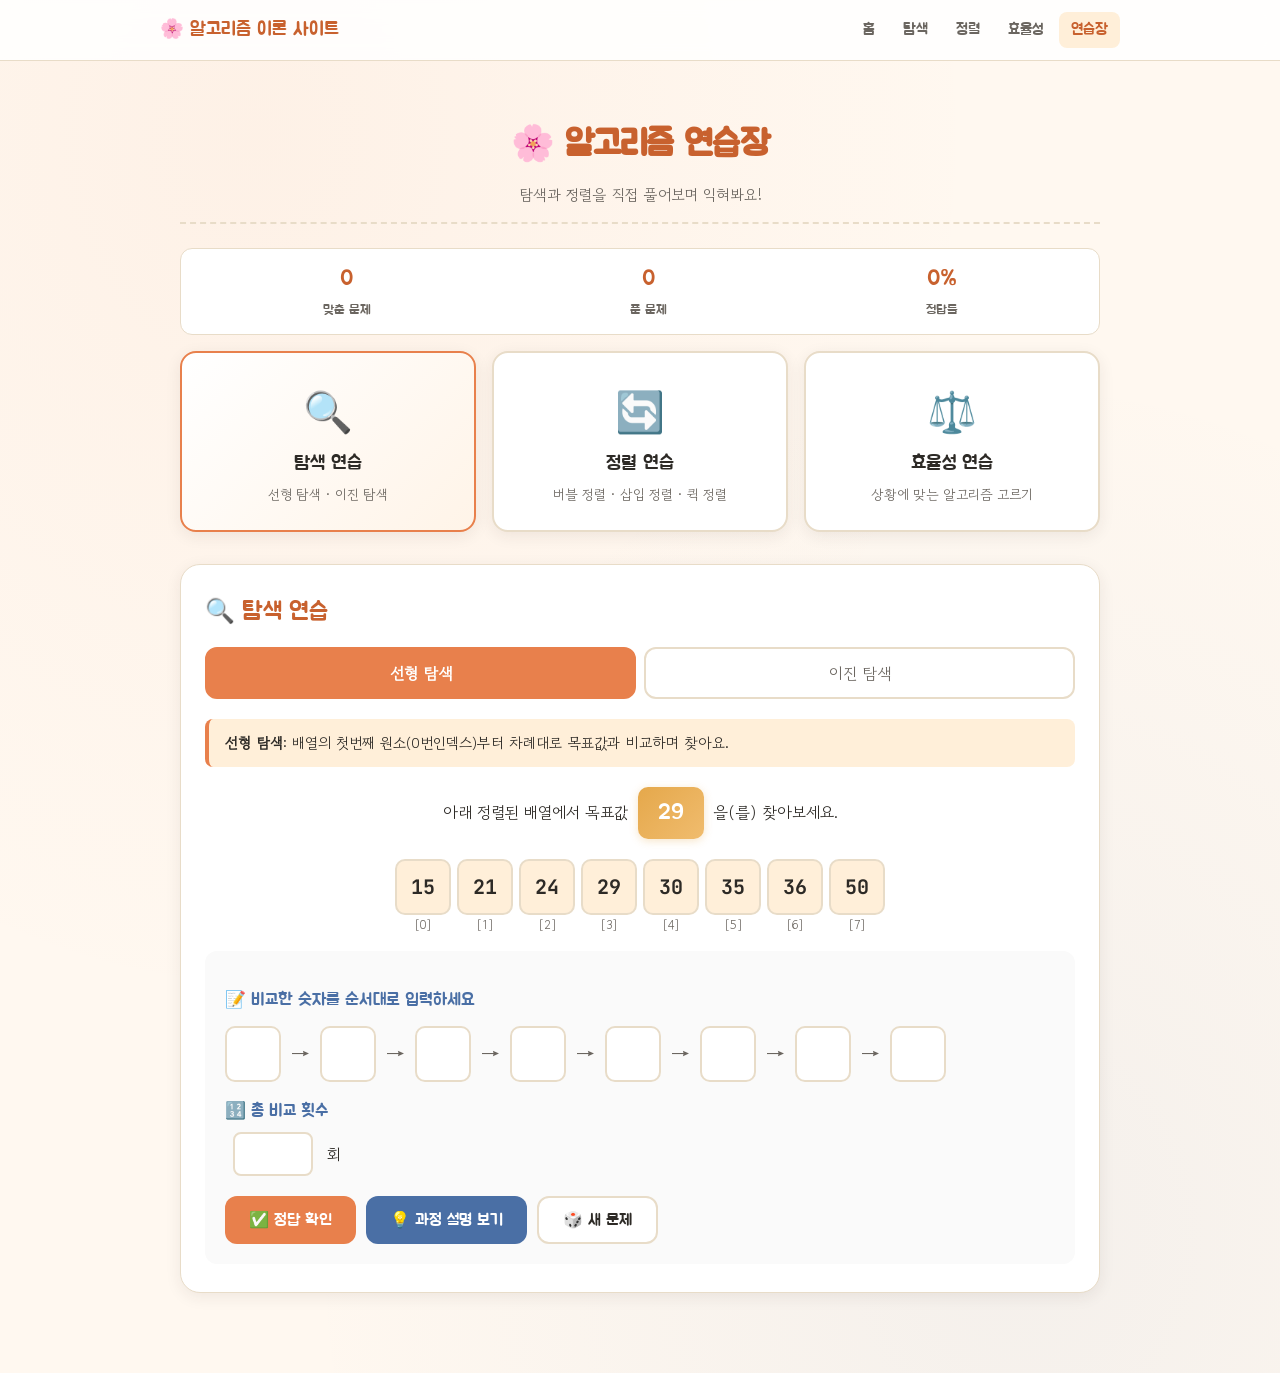
==== commit ad7e861c: "연습장 탐색 출제 규칙 정리, 정렬 이론 퀵정렬 설명 보강 Co-authored-by: Cursor <cursoragent@cursor.com>" ====
--- a/algorithm-practice.html
+++ b/algorithm-practice.html
@@ -808,18 +808,10 @@
   while (set.size < 8) set.add(Math.floor(Math.random() * 50) + 1);
   const arr = [...set].sort((a, b) => a - b);
 
-  // 70% 확률로 배열 안의 값, 30% 확률로 없는 값
-  let target;
-  if (Math.random() < 0.7) {
-    // 처음/마지막은 너무 쉬우니 가운데 위치 우선
-    const idx = 1 + Math.floor(Math.random() * (arr.length - 2));
-    target = arr[idx];
-  } else {
-    // 배열에 없는 값
-    do {
-      target = Math.floor(Math.random() * 50) + 1;
-    } while (arr.includes(target));
-  }
+  // 목표값은 항상 배열에 있는 원소. 인덱스 [0],[1],[2]는 쓰지 않음 → [3]~[7] 중에서만 선택 (8칸 배열 기준)
+  const minIdx = 3;
+  const idx = minIdx + Math.floor(Math.random() * (arr.length - minIdx));
+  const target = arr[idx];
 
   state.searchArray = arr;
   state.searchTarget = target;
@@ -875,26 +867,39 @@
 function checkSearch() {
   const shouldRecord = !state.attempted.search;
   const inputs = document.querySelectorAll('#search-path-inputs .input-cell');
+  const arrSet = new Set(state.searchArray);
   const userPath = [];
+  let hasNonArrayValue = false;
   inputs.forEach(inp => {
     const v = inp.value.trim();
-    if (v !== '') userPath.push(parseInt(v));
     inp.classList.remove('correct', 'wrong');
+    if (v !== '') {
+      const n = parseInt(v, 10);
+      if (Number.isNaN(n) || !arrSet.has(n)) hasNonArrayValue = true;
+      userPath.push(n);
+    }
   });
-  const userCount = parseInt(el('search-count').value);
+  const userCount = parseInt(el('search-count').value, 10);
   const correctPath = state.searchAnswer.path;
   const correctCount = state.searchAnswer.count;
 
-  // 경로 비교
-  let pathMatch = userPath.length === correctPath.length &&
+  // 경로 비교 (비교 대상은 항상 배열에 있는 원소만 가능)
+  let pathMatch = !hasNonArrayValue &&
+                  userPath.length === correctPath.length &&
                   userPath.every((v, i) => v === correctPath[i]);
   // 개별 칸 색칠
   inputs.forEach((inp, i) => {
+    const raw = inp.value.trim();
+    if (raw === '') return;
+    const n = parseInt(raw, 10);
+    if (Number.isNaN(n) || !arrSet.has(n)) {
+      inp.classList.add('wrong');
+      return;
+    }
     if (i < correctPath.length) {
-      const v = parseInt(inp.value);
-      if (v === correctPath[i]) inp.classList.add('correct');
-      else if (inp.value.trim() !== '') inp.classList.add('wrong');
-    } else if (inp.value.trim() !== '') {
+      if (n === correctPath[i]) inp.classList.add('correct');
+      else inp.classList.add('wrong');
+    } else {
       inp.classList.add('wrong'); // 정답보다 더 많이 입력한 경우
     }
   });
@@ -909,6 +914,10 @@
   const resBox = el('search-result');
   resBox.classList.remove('result-correct', 'result-wrong', 'result-partial');
   resBox.classList.add('show');
+
+  const arrayHint = hasNonArrayValue
+    ? '<br><small>⚠️ 비교하는 숫자는 위 배열에 있는 값만 적어야 해요. 배열에 없는 값은 비교하지 않아요.</small>'
+    : '';
 
   if (pathMatch && countMatch) {
     resBox.classList.add('result-correct');
@@ -919,14 +928,14 @@
     resBox.classList.add('result-partial');
     resBox.innerHTML = `<div class="result-title">🤔 거의 다 왔어요!</div>
       ${pathMatch ? '비교 경로는 맞췄어요.' : '비교 경로를 다시 확인해 보세요.'}
-      ${countMatch ? '비교 횟수도 맞췄어요.' : '비교 횟수를 다시 세어보세요.'}`;
+      ${countMatch ? '비교 횟수도 맞췄어요.' : '비교 횟수를 다시 세어보세요.'}${arrayHint}`;
     if (shouldRecord) recordResult(false);
   } else {
     resBox.classList.add('result-wrong');
     resBox.innerHTML = `<div class="result-title">😅 다시 도전해 봐요!</div>
       정답 경로: <code>${correctPath.join(' → ')}</code><br>
       정답 횟수: <code>${correctCount}회</code><br>
-      💡 [과정 설명 보기]를 눌러 단계별로 확인해 보세요!`;
+      💡 [과정 설명 보기]를 눌러 단계별로 확인해 보세요!${arrayHint}`;
     if (shouldRecord) recordResult(false);
   }
   if (!shouldRecord) {
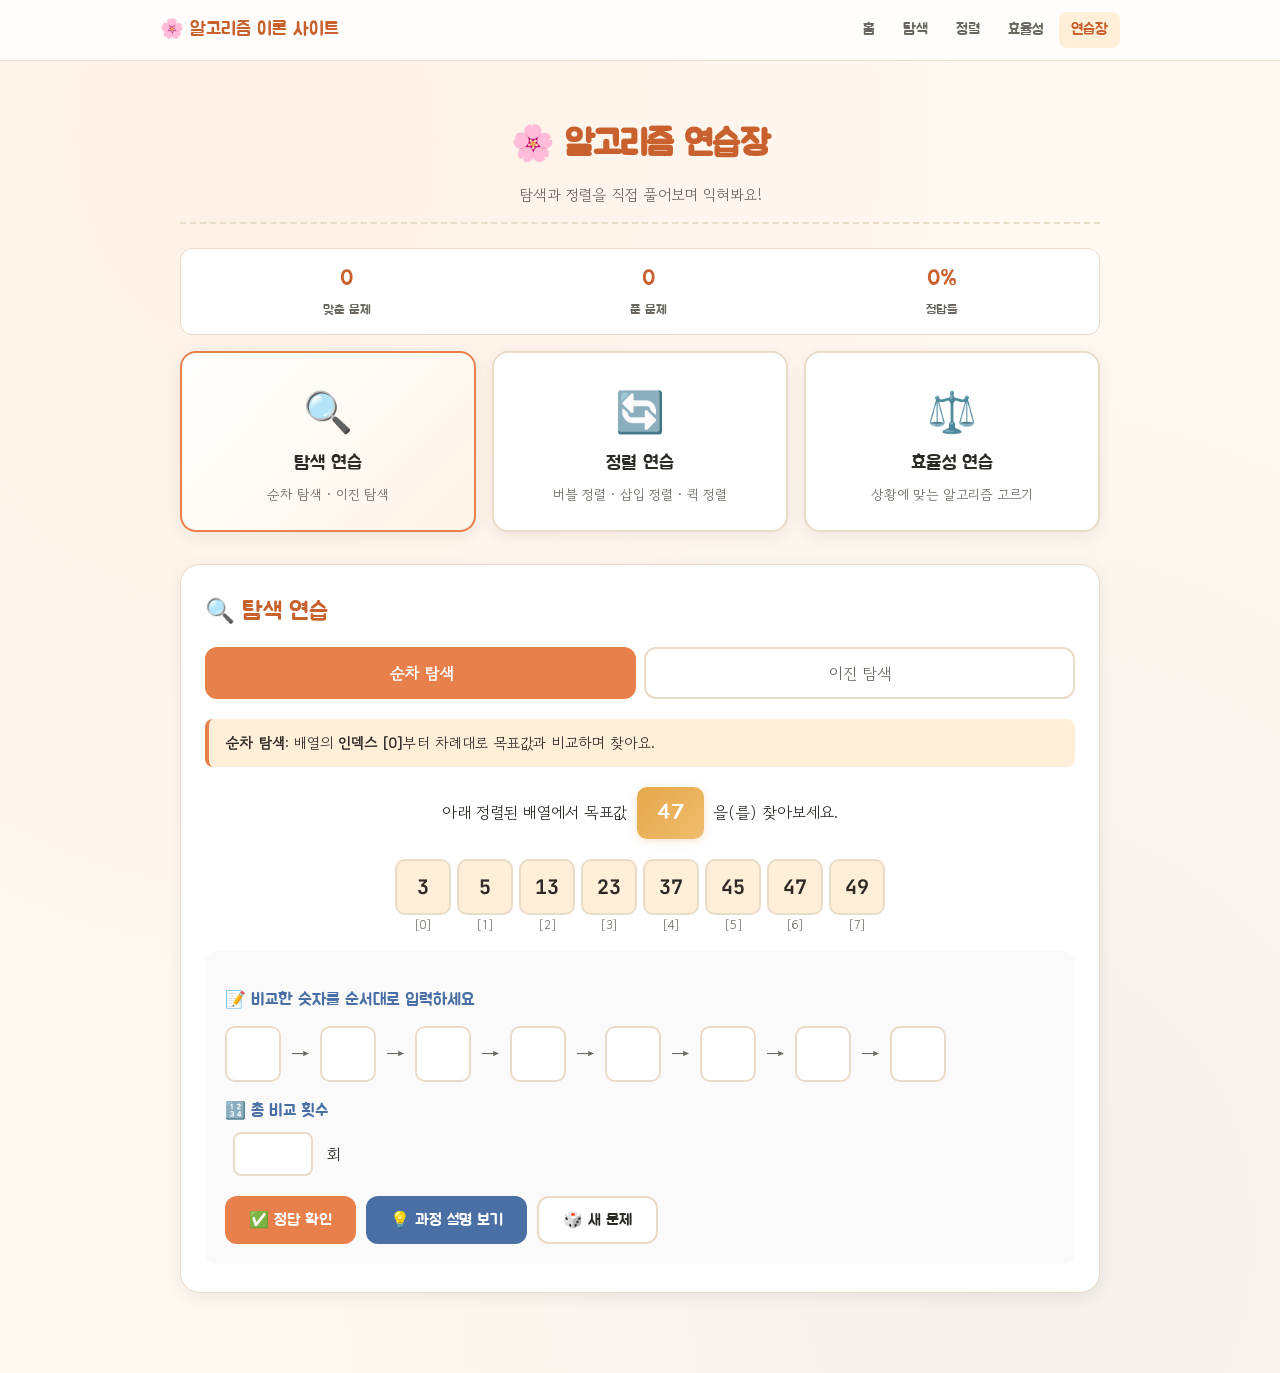
==== commit bb9bba7c: "이론·연습·수행평가: 순차탐색 용어 통일, 영상 링크, 효율성 60문항, 인덱스·채점 보완 Co-authored-by: Cursor <cursoragent@cursor.com>" ====
--- a/algorithm-practice.html
+++ b/algorithm-practice.html
@@ -173,7 +173,7 @@
     gap: 8px;
   }
 
-  /* 옵션 선택 (이진/선형, 선택/버블) */
+  /* 옵션 선택 (이진/순차 탐색, 정렬 유형) */
   .option-tabs {
     display: flex;
     gap: 8px;
@@ -576,7 +576,7 @@
     <div class="mode-card active" data-mode="search">
       <span class="mode-icon">🔍</span>
       <div class="mode-title">탐색 연습</div>
-      <div class="mode-desc">선형 탐색 · 이진 탐색</div>
+      <div class="mode-desc">순차 탐색 · 이진 탐색</div>
     </div>
     <div class="mode-card" data-mode="sort">
       <span class="mode-icon">🔄</span>
@@ -595,12 +595,12 @@
     <div class="panel-title">🔍 탐색 연습</div>
 
     <div class="option-tabs">
-      <button class="tab-btn active" data-search="linear">선형 탐색</button>
+      <button class="tab-btn active" data-search="linear">순차 탐색</button>
       <button class="tab-btn" data-search="binary">이진 탐색</button>
     </div>
 
     <div class="info-box" id="search-info">
-      <strong>선형 탐색</strong>: 배열의 첫번째 원소(0번인덱스)부터 차례대로 목표값과 비교하며 찾아요.
+      <strong>순차 탐색</strong>: 배열의 <strong>인덱스 [0]</strong>부터 차례대로 목표값과 비교하며 찾아요.
     </div>
 
     <div style="text-align: center; margin: 20px 0;">
@@ -686,7 +686,7 @@
     <div class="choice-buttons">
       <button class="choice-btn" data-choice="linear" onclick="checkEfficiency('linear')">
         <span class="ico">📋</span>
-        <span class="name">선형 탐색</span>
+        <span class="name">순차 탐색</span>
       </button>
       <button class="choice-btn" data-choice="binary" onclick="checkEfficiency('binary')">
         <span class="ico">✂️</span>
@@ -956,15 +956,15 @@
 
   let html = '';
   if (state.searchType === 'linear') {
-    html = `<h3>📚 선형 탐색 단계별 풀이</h3>
-      <p><strong>핵심 원리:</strong> 배열의 0번 인덱스부터 순서대로 목표값(<code>${target}</code>)과 비교해요. 같으면 멈추고, 다르면 다음 칸으로 넘어가요.</p>`;
+    html = `<h3>📚 순차 탐색 단계별 풀이</h3>
+      <p><strong>핵심 원리:</strong> 배열의 <strong>인덱스 [0]</strong>부터 순서대로 목표값(<code>${target}</code>)과 비교해요. 같으면 멈추고, 다르면 다음 칸으로 넘어가요.</p>`;
 
     arr.forEach((v, i) => {
       if (i + 1 > state.searchAnswer.count) return;
       const isLast = (i + 1 === state.searchAnswer.count);
       const result = (v === target) ? `✅ <strong style="color: var(--success);">목표값과 같음 → 찾았어요! 멈춤</strong>`
                     : `❌ 목표값과 다름 → 다음 칸으로`;
-      html += `<div class="step"><strong>${i + 1}번째 비교:</strong> 배열의 [${i}]번 인덱스 = <code>${v}</code> ↔ 목표값 <code>${target}</code><br>${result}</div>`;
+      html += `<div class="step"><strong>[${i}] 인덱스 비교:</strong> 배열 값 = <code>${v}</code> ↔ 목표값 <code>${target}</code><br>${result}</div>`;
     });
 
     if (!found) {
@@ -982,7 +982,7 @@
     while (L <= R) {
       const mid = Math.floor((L + R) / 2);
       const midVal = arr[mid];
-      let stepHtml = `<div class="step"><strong>${step}번째 비교:</strong> 탐색 범위 = [${L}] ~ [${R}] 인덱스<br>`;
+      let stepHtml = `<div class="step"><strong>비교 ${step}회:</strong> 탐색 범위 = [${L}] ~ [${R}] 인덱스<br>`;
       stepHtml += `중간값 위치 = ((${L} + ${R}) ÷ 2)의 몫 = <strong>[${mid}] 인덱스 = ${midVal}</strong><br>`;
       stepHtml += `<code>${midVal}</code> ↔ 목표값 <code>${target}</code> 비교 → `;
 
@@ -1169,7 +1169,7 @@
       '<strong>삽입 정렬 1회전</strong>: [1] 인덱스 값을 왼쪽 정렬 구간의 알맞은 위치에 끼워 넣어요.';
   } else {
     el('sort-info').innerHTML =
-      '<strong>퀵 정렬 1회전</strong>: 피벗을 [0]번 인덱스로 고정해 partition하고, 피벗의 최종 위치를 확정해요.';
+      '<strong>퀵 정렬 1회전</strong>: 지금 구간에서 <strong>맨 왼쪽 인덱스</strong>를 피벗으로 두고 partition한 뒤, 피벗의 최종 위치를 확정해요.';
   }
 
   // 원본 배열
@@ -1269,7 +1269,7 @@
 
   if (state.sortType === 'bubble') {
     html = `<h3>📚 버블 정렬 단계별 풀이</h3>
-      <p><strong>핵심 원리:</strong> 첫번째 원소(0번인덱스)부터 인접한 두 원소를 비교해 왼쪽이 크면 자리를 바꿔요. 끝까지 한 번 거치면 가장 큰 값이 맨 뒤로 이동해요(거품처럼!).</p>`;
+      <p><strong>핵심 원리:</strong> <strong>인덱스 [0]</strong>부터 인접한 두 원소를 비교해 왼쪽이 크면 자리를 바꿔요. 끝까지 한 번 거치면 가장 큰 값이 맨 뒤로 이동해요(거품처럼!).</p>`;
 
     let a = [...arr];
     for (let round = 0; round < 2; round++) {
@@ -1284,7 +1284,7 @@
         <strong>${round + 1}회전:</strong> 인접한 두 원소를 끝까지 비교·교환<br>
         교환 발생: ${swaps.length > 0 ? swaps.join(', ') : '없음'}<br>
         결과: <code>[${a.join(', ')}]</code><br>
-        <em style="color: var(--text-light); font-size: 0.9em;">→ 가장 큰 값이 ${round === 0 ? '맨 뒤[8]' : '뒤에서 두 번째[7]'} 자리로 이동했어요!</em>
+        <em style="color: var(--text-light); font-size: 0.9em;">→ 가장 큰 값이 ${round === 0 ? `맨 뒤 [${a.length - 1}]` : `뒤에서 두 번째 [${a.length - 2}]`} 인덱스로 이동했어요!</em>
       </div>`;
     }
   } else if (state.sortType === 'insertion') {
@@ -1302,13 +1302,13 @@
       }
       a[j + 1] = key;
       html += `<div class="step">
-        <strong>${round}회전:</strong> [${round + 1}]번 값 <code>${key}</code>를 왼쪽 정렬 구간에 삽입<br>
+        <strong>${round}회전:</strong> [${round}] 인덱스 값 <code>${key}</code>를 왼쪽 정렬 구간에 삽입<br>
         시작: <code>[${before.join(', ')}]</code><br>
         결과: <code>[${a.join(', ')}]</code>
       </div>`;
     }
   } else {
-    html = `<h3>📚 퀵 정렬 단계별 풀이 (pivot = 0번 인덱스 고정)</h3>
+    html = `<h3>📚 퀵 정렬 단계별 풀이 (피벗 = 각 구간 맨 왼쪽)</h3>
       <p><strong>핵심 원리:</strong> 각 구간의 첫 원소를 피벗으로 잡고 partition을 수행해 피벗의 최종 위치를 확정해요.</p>`;
 
     let a = [...arr];
@@ -1320,8 +1320,8 @@
       const before = [...a];
       const p = partitionWithPivotAtStart(a, l, r);
       html += `<div class="step">
-        <strong>${round}회전:</strong> 구간 [${l + 1}..${r + 1}]에서 피벗 = [${l + 1}]번 값 <code>${before[l]}</code><br>
-        partition 후 피벗 위치: <strong>[${p + 1}]</strong><br>
+        <strong>${round}회전:</strong> 구간 [${l}..${r}] 인덱스에서 피벗 = [${l}] 인덱스 값 <code>${before[l]}</code><br>
+        partition 후 피벗 위치: <strong>[${p}]</strong> 인덱스<br>
         시작: <code>[${before.join(', ')}]</code><br>
         결과: <code>[${a.join(', ')}]</code>
       </div>`;
@@ -1336,48 +1336,311 @@
 }
 
 // ============================================
-// 효율성 연습 - 상황 풀
+// 효율성 연습 - 상황 풀 (순차·이진 각 30문항, 정답·해설 일치)
 // ============================================
 const SITUATIONS = [
-  {
-    text: "도서관에 도서번호 순으로 정렬된 약 10만 권의 도서 목록이 있다. 학생이 특정 도서번호의 책을 가장 빠르게 찾으려면?",
-    answer: 'binary',
-    reason: "데이터가 이미 정렬되어 있고 데이터 양이 매우 많을 때, 이진 탐색은 매번 탐색 범위를 절반씩 줄여서 매우 빠르게 찾을 수 있어요. 10만 권이라도 약 17번이면 충분해요!"
-  },
-  {
-    text: "동아리에서 새로 받은 50명의 신입 회원 명단이 있다. 명단은 정렬되어 있지 않다. 이 중 특정 학생의 이름을 찾으려면?",
-    answer: 'linear',
-    reason: "데이터가 정렬되어 있지 않을 때는 이진 탐색을 쓸 수 없어요. 처음부터 끝까지 하나씩 비교하는 선형 탐색을 써야 해요."
-  },
-  {
-    text: "온라인 쇼핑몰에서 매일 수백만 건의 새 주문 데이터(정렬되지 않음)를 받는다. 그중 특정 주문번호 1개를 찾고자 한다면?",
-    answer: 'linear',
-    reason: "데이터가 정렬되어 있지 않으면 이진 탐색을 사용할 수 없어요. 처음부터 차례대로 비교하는 선형 탐색을 써야 합니다."
-  },
-  {
-    text: "학교 도서검색 시스템에서 도서명을 가나다순으로 정렬해 두었다. 100만 권 중에서 '알고리즘' 책을 찾으려면?",
-    answer: 'binary',
-    reason: "정렬된 데이터에서 매우 큰 데이터양일 때는 이진 탐색이 압도적으로 빨라요. 100만 권도 약 20번 비교만으로 찾을 수 있어요."
-  },
-  {
-    text: "친구가 보내준 짧은 단어 목록 5개에서 특정 단어를 찾고자 한다. 어떤 알고리즘이 더 효율적일까?",
-    answer: 'linear',
-    reason: "데이터 양이 매우 적을 때는 선형 탐색도 충분히 빨라요. 오히려 이진 탐색을 쓰려면 정렬 작업이 추가로 필요해서 비효율적일 수 있어요."
-  },
-  {
-    text: "전교생 1,200명의 학번이 학번 순으로 정렬된 명단에서 특정 학생을 찾으려면?",
-    answer: 'binary',
-    reason: "데이터가 정렬되어 있고 양이 많을 때는 이진 탐색이 효율적이에요. 1,200명도 약 11번이면 찾을 수 있어요. 선형 탐색은 최악의 경우 1,200번을 비교해야 해요."
-  },
-  {
-    text: "선생님이 매시간 출석을 부르며 결석한 학생을 찾는다. 출석부는 번호 순으로 정렬되어 있고, 결석생 1명을 찾고자 한다.",
-    answer: 'linear',
-    reason: "출석을 직접 부르는 상황은 처음부터 끝까지 한 명씩 호명하는 선형 탐색에 해당해요. 정렬되어 있어도, 모든 학생의 출석을 확인해야 하므로 선형 탐색이 자연스러워요."
-  },
-  {
-    text: "검색 엔진의 데이터베이스에 저장된 정렬된 문서 ID 목록(약 10억 개)에서 특정 ID를 찾을 때 가장 효율적인 방법은?",
-    answer: 'binary',
-    reason: "정렬되어 있고 데이터가 매우 많을 때 이진 탐색의 효율은 극대화돼요. 10억 개도 약 30번이면 찾을 수 있는 반면, 선형 탐색은 최악의 경우 10억 번 비교해야 해요."
+  // —— 순차 탐색 30 ——
+  {
+    text: "동아리 신입 50명 명단이 가입 순서대로 적혀 있어 이름 가나다순이 아니다. 특정 학생 이름을 찾으려면?",
+    answer: 'linear',
+    reason: "정렬되어 있지 않으면 이진 탐색을 쓸 수 없어요. 처음부터 끝까지 비교하는 순차 탐색이 맞아요."
+  },
+  {
+    text: "온라인 쇼핑몰이 수백만 건의 주문을 접수 순서대로 쌓아 두었다(정렬 아님). 특정 주문번호 한 건만 찾으려면?",
+    answer: 'linear',
+    reason: "정렬되지 않은 목록에서는 범위를 절반으로 줄이는 이진 탐색을 적용할 수 없어요. 순차 탐색이 필요해요."
+  },
+  {
+    text: "친구가 보내준 단어 5개 목록에서 특정 단어가 있는지 보려면?",
+    answer: 'linear',
+    reason: "개수가 매우 적을 때는 순차 탐색이면 충분해요. 굳이 정렬해 이진 탐색을 쓰는 것은 이 상황에서는 비효율적이에요."
+  },
+  {
+    text: "체육관 사물함 40개에 번호가 무작위로 배정되어 있다. 내 번호가 적힌 사물함을 찾으려면?",
+    answer: 'linear',
+    reason: "사물함이 번호 순으로 줄 서 있지 않으면 정렬된 데이터가 아니에요. 순차로 확인하는 수밖에 없어요."
+  },
+  {
+    text: "휴대폰에 저장된 문자메시지 200건이 시간 순이 아니다. 특정 발신자의 문자만 찾으려면?",
+    answer: 'linear',
+    reason: "목록이 정렬되어 있지 않으면 이진 탐색의 전제가 깨져요. 순차 탐색으로 확인해야 해요."
+  },
+  {
+    text: "교실에 태블릿 30대가 번호 순 없이 섞여 있다. 내 기기 번호가 적힌 기기를 찾으려면?",
+    answer: 'linear',
+    reason: "정렬되지 않은 상태에서는 한 대씩 확인하는 순차 탐색이 적합해요."
+  },
+  {
+    text: "복권 당첨 번호가 무작위 순서로 발표되었다. 내 번호가 포함됐는지 확인하려면?",
+    answer: 'linear',
+    reason: "당첨 번호 목록이 크기 순 등으로 정렬돼 있지 않다면 이진 탐색을 쓸 수 없어요."
+  },
+  {
+    text: "조별 활동 점수가 칠판에 무작위로 적혀 있다. 우리 조 점수를 찾으려면?",
+    answer: 'linear',
+    reason: "칠판의 값들이 정렬된 순서가 아니면 순차로 읽으며 찾는 방식이 맞아요."
+  },
+  {
+    text: "책장에 꽂힌 책들이 제목 가나다순이 아니다. 특정 제목의 책 한 권을 찾으려면?",
+    answer: 'linear',
+    reason: "책 배열이 정렬되어 있지 않으면 이진 탐색을 사용할 수 없어요."
+  },
+  {
+    text: "운동장에 학생들이 무작위로 서 있다. 특정 학번의 학생 한 명만 찾아 오라고 했다면?",
+    answer: 'linear',
+    reason: "줄이 학번 순으로 정렬돼 있지 않으므로 한 명씩 확인하는 순차 탐색에 가까워요."
+  },
+  {
+    text: "USB에 섞여 저장된 사진 파일 1,000개(파일명 순 정렬 아님)에서 특정 파일명을 찾으려면?",
+    answer: 'linear',
+    reason: "파일 목록이 정렬되어 있지 않다면 이진 탐색은 쓸 수 없어요."
+  },
+  {
+    text: "마트 진열대에 상품이 입고 순서대로만 놓여 있다(가격 순 아님). 특정 가격의 상품을 찾으려면?",
+    answer: 'linear',
+    reason: "가격 기준으로 정렬된 목록이 아니면 이진 탐색 전제가 성립하지 않아요."
+  },
+  {
+    text: "게임 인벤토리에 아이템이 획득한 순서대로만 있다. 특정 아이템 코드를 찾으려면?",
+    answer: 'linear',
+    reason: "코드 순으로 정렬돼 있지 않으면 순차 탐색이 자연스러워요."
+  },
+  {
+    text: "연습 문제지에 번호 순이 아니라 랜덤으로 문제가 배치되어 있다. 12번 문제를 찾으려면?",
+    answer: 'linear',
+    reason: "문제 번호 순서대로 배치되어 있지 않으면 앞에서부터 넘기며 찾는 식의 순차 탐색이에요."
+  },
+  {
+    text: "밴드 동아리 연습실 열쇠가 걸려 있는 훅이 번호 순이 아니다. 7번 연습실 열쇠를 찾으려면?",
+    answer: 'linear',
+    reason: "훅이 정렬된 규칙 없이 걸려 있으면 순차로 확인해야 해요."
+  },
+  {
+    text: "봉사활동 명단이 신청한 시간 순으로만 적혀 있다. 특정 학생 이름을 찾으려면?",
+    answer: 'linear',
+    reason: "이름 가나다순 등으로 정렬돼 있지 않으면 이진 탐색을 쓸 수 없어요."
+  },
+  {
+    text: "캠핑용품이 상자에 넣은 순서대로만 쌓여 있다. '랜턴'이 적힌 박스를 찾으려면?",
+    answer: 'linear',
+    reason: "내용물 이름 순으로 정리돼 있지 않다면 순차로 살펴봐야 해요."
+  },
+  {
+    text: "스트리밍 '최근 재생' 목록이 재생 시각 순이 아니라 섞여 있다. 특정 곡 제목을 찾으려면?",
+    answer: 'linear',
+    reason: "목록이 제목 순 등으로 정렬되어 있지 않으면 순차 탐색이 맞아요."
+  },
+  {
+    text: "과제 제출함에 종이가 쌓인 순서만 있다(학번 순 아님). 특정 학번 제출물을 찾으려면?",
+    answer: 'linear',
+    reason: "제출물이 학번 순으로 정렬돼 있지 않으면 한 장씩 확인하는 방식이에요."
+  },
+  {
+    text: "야외에서 보물찾기 상자 20개가 숨겨진 순서대로만 지도에 표시돼 있다. '3번 보물' 상자를 찾으려면?",
+    answer: 'linear',
+    reason: "지도상 표시가 보물 번호 순이 아니면 순차적으로 찾아다녀야 해요."
+  },
+  {
+    text: "학급 뒷벽 게시판에 포스트잇이 붙은 순서가 랜덤이다. 내 이름이 적힌 쪽지를 찾으려면?",
+    answer: 'linear',
+    reason: "이름 순으로 붙어 있지 않으면 이진 탐색을 적용하기 어려워요."
+  },
+  {
+    text: "음식점 대기 번호표가 나온 순서대로만 적혀 있다(대기 번호 크기 순 아님). '27번 손님'을 찾으려면?",
+    answer: 'linear',
+    reason: "명단이 대기 번호 순으로 정렬돼 있지 않다면 순차 확인이 필요해요."
+  },
+  {
+    text: "프로그램 버그 리포트가 접수 순으로만 쌓여 있다. 특정 티켓 번호 한 건만 찾으려면?",
+    answer: 'linear',
+    reason: "티켓 번호 순으로 정렬된 목록이 아니면 이진 탐색 전제가 아니에요."
+  },
+  {
+    text: "체험학습 버스 좌석에 이름이 무작위로 배정 표시돼 있다. 내 좌석을 찾으려면?",
+    answer: 'linear',
+    reason: "좌석이 이름 순으로 정렬돼 있지 않으면 순차로 찾아야 해요."
+  },
+  {
+    text: "동물 보호소 입소 순서대로만 적힌 카드가 걸려 있다. 특정 마이크로칩 번호의 개를 찾으려면?",
+    answer: 'linear',
+    reason: "칩 번호 순으로 정렬돼 있지 않으면 순차 탐색이 맞아요."
+  },
+  {
+    text: "코딩 테스트 채점 대기 큐가 제출 순서만 유지된다. 특정 참가자 ID의 결과만 찾으려면?",
+    answer: 'linear',
+    reason: "ID 순 정렬 목록이 아니면 이진 탐색을 쓸 수 없어요."
+  },
+  {
+    text: "창고 바닥에 박스가 들어온 순서대로만 쌓여 있다. 특정 바코드가 붙은 박스를 찾으려면?",
+    answer: 'linear',
+    reason: "바코드 순으로 쌓여 있지 않다면 순차로 확인해야 해요."
+  },
+  {
+    text: "학원 반 배정 명단이 전화 신청 순으로만 적혀 있다. 특정 학생을 찾으려면?",
+    answer: 'linear',
+    reason: "이름 순 등으로 정렬된 명단이 아니면 순차 탐색이에요."
+  },
+  {
+    text: "온라인 설문 응답이 제출된 순서대로만 저장된다. 특정 응답 번호 한 개만 찾으려면?",
+    answer: 'linear',
+    reason: "응답 번호 순 정렬이 아니면 이진 탐색을 적용할 수 없어요."
+  },
+  {
+    text: "체육대기 종목 출전 명단이 접수 순으로만 출력돼 있다. 특정 선수 이름을 찾으려면?",
+    answer: 'linear',
+    reason: "이름 순 정렬이 아니면 순차로 읽으며 찾는 것이 맞아요."
+  },
+
+  // —— 이진 탐색 30 ——
+  {
+    text: "도서관 도서번호 순으로 정렬된 약 10만 권 목록에서 특정 도서번호를 찾으려면?",
+    answer: 'binary',
+    reason: "정렬되어 있고 양이 많을 때 범위를 절반씩 줄이는 이진 탐색이 훨씬 빨라요."
+  },
+  {
+    text: "학교 도서 검색: 도서명 가나다순으로 정렬된 100만 권 DB에서 한 권을 찾으려면?",
+    answer: 'binary',
+    reason: "대량의 정렬된 데이터에서는 이진 탐색이 비교 횟수를 크게 줄여 줘요."
+  },
+  {
+    text: "전교생 1,200명 학번 순 명단에서 특정 학생을 찾으려면?",
+    answer: 'binary',
+    reason: "학번 순으로 정렬돼 있으면 이진 탐색으로 빠르게 좁혀 갈 수 있어요."
+  },
+  {
+    text: "정렬된 문서 ID 약 10억 개 목록에서 특정 ID를 찾으려면?",
+    answer: 'binary',
+    reason: "데이터가 매우 많을수록 이진 탐색의 이점이 커요. 로그 스케일로 비교 횟수가 늘어나요."
+  },
+  {
+    text: "앱스토어 게임 랭킹 5,000개가 다운로드 수 순으로 정렬되어 있다. 특정 게임 순위를 찾으려면?",
+    answer: 'binary',
+    reason: "순위표가 정렬된 상태이므로 이진 탐색으로 목표를 빠르게 찾을 수 있어요."
+  },
+  {
+    text: "영어사전에서 단어를 찾는다. 단어는 알파벳 순으로 정렬되어 있다.",
+    answer: 'binary',
+    reason: "사전은 전형적인 정렬 데이터라 이진 탐색(책 넘기기)과 같은 아이디어가 효율적이에요."
+  },
+  {
+    text: "국가 통계 연도별 GDP 표가 연도 오름차순으로 정렬되어 있다. 특정 연도 수치만 찾으려면?",
+    answer: 'binary',
+    reason: "연도 기준으로 정렬돼 있으면 이진 탐색이 적합해요."
+  },
+  {
+    text: "병원 예약 명단 300건이 예약 시각 오름차순으로 정렬되어 있다. 특정 시각(예: 14:00)에 예약한 건만 찾으려면?",
+    answer: 'binary',
+    reason: "시각 순으로 정렬돼 있으면 가운데를 보며 앞·뒤 절반으로 범위를 줄이는 이진 탐색이 효율적이에요."
+  },
+  {
+    text: "창고 재고 목록 2만 건이 제품 SN(일련번호) 오름차순으로 정렬되어 있다. 특정 SN 한 건만 찾으려면?",
+    answer: 'binary',
+    reason: "SN 순 정렬이면 이진 탐색으로 비교 횟수를 크게 줄일 수 있어요."
+  },
+  {
+    text: "음악 앱 플레이리스트 5만 곡이 제목 가나다순으로 정렬되어 있다. 제목으로 곡을 찾으려면?",
+    answer: 'binary',
+    reason: "제목 순 정렬 목록에서는 이진 탐색이 적합해요."
+  },
+  {
+    text: "지하철 앱의 역 코드표가 코드 오름차순으로 정렬되어 있다. 특정 역 코드를 찾으려면?",
+    answer: 'binary',
+    reason: "코드 순으로 정렬돼 있으면 이진 탐색이 빨라요."
+  },
+  {
+    text: "학교 급식 알레르기 표가 학번 오름차순으로 정렬되어 있다. 특정 학번 한 명의 정보를 찾으려면?",
+    answer: 'binary',
+    reason: "학번 순 정렬이면 이진 탐색으로 빠르게 찾을 수 있어요."
+  },
+  {
+    text: "도시 도로명 주소 DB가 우편번호 오름차순으로 정렬되어 있다. 특정 우편번호 구간을 찾으려면?",
+    answer: 'binary',
+    reason: "우편번호 순 정렬이면 범위를 절반씩 줄이는 탐색이 유리해요."
+  },
+  {
+    text: "은행 시스템에 고객 계좌번호 오름차순으로 정렬된 레코드가 80만 건 있다. 특정 계좌 한 건만 조회하려면?",
+    answer: 'binary',
+    reason: "계좌번호 순 정렬 대량 데이터에서는 이진 탐색이 효율적이에요."
+  },
+  {
+    text: "공공데이터 포털에서 연도별 인구 표가 연도 오름차순만 정렬되어 있다. 특정 연도 값만 찾으려면?",
+    answer: 'binary',
+    reason: "연도 키로 정렬돼 있으면 이진 탐색이 맞아요."
+  },
+  {
+    text: "온라인 백과사전 항목이 제목 문자 순으로 정렬되어 있다. 특정 항목 제목을 찾으려면?",
+    answer: 'binary',
+    reason: "정렬된 문자열 목록에서는 이진 탐색이 전형적으로 쓰여요."
+  },
+  {
+    text: "대학 수강신청 대기열이 수강코드 오름차순으로 정렬된 표로 제공된다. 특정 코드의 남은 좌석만 보려면?",
+    answer: 'binary',
+    reason: "코드 순 정렬 표에서 한 코드를 찾는 것은 이진 탐색에 해당해요."
+  },
+  {
+    text: "항공편 시간표가 출발 시각 오름차순으로 정렬되어 있다. 특정 출발 시각의 편명을 찾으려면?",
+    answer: 'binary',
+    reason: "출발 시각 순 정렬이면 시각을 기준으로 범위를 반으로 줄일 수 있어요."
+  },
+  {
+    text: "법원 사건 번호 부여 대장이 사건번호 오름차순으로 정렬되어 있다. 특정 사건번호 한 건만 찾으려면?",
+    answer: 'binary',
+    reason: "사건번호 순 정렬이면 이진 탐색이 효율적이에요."
+  },
+  {
+    text: "도서 ISBN 목록 30만 권이 ISBN 오름차순으로 정렬되어 있다. 특정 ISBN 한 권을 찾으려면?",
+    answer: 'binary',
+    reason: "ISBN 순 정렬 대량 데이터에서는 이진 탐색이 유리해요."
+  },
+  {
+    text: "증권 거래소 상장 종목이 종목 코드 순으로 정렬된 목록이다. 특정 코드의 종목을 찾으려면?",
+    answer: 'binary',
+    reason: "코드 순 정렬 목록에서는 이진 탐색이 적합해요."
+  },
+  {
+    text: "날씨 관측소 기록이 관측 시각 순으로 정렬되어 있다. 특정 시각의 기록만 찾으려면?",
+    answer: 'binary',
+    reason: "시각 순 정렬이면 이진 탐색으로 빠르게 좁힐 수 있어요."
+  },
+  {
+    text: "학술 논문 DB가 논문 ID 오름차순으로 정렬되어 있다. 특정 ID 논문 메타데이터를 찾으려면?",
+    answer: 'binary',
+    reason: "ID 순 정렬이면 이진 탐색이 효율적이에요."
+  },
+  {
+    text: "택배 송장 번호가 송장번호 순으로 정렬된 로그 50만 건이다. 특정 송장 한 건만 찾으려면?",
+    answer: 'binary',
+    reason: "송장번호 순 정렬 대량 로그에서는 이진 탐색이 빨라요."
+  },
+  {
+    text: "영화관 좌석 배치도가 좌석 번호 순으로 정렬된 표로 나온다. 특정 좌석 번호가 예매됐는지 찾으려면?",
+    answer: 'binary',
+    reason: "좌석 번호 순 정렬 표에서는 이진 탐색이 맞아요."
+  },
+  {
+    text: "국가 고시 원서 접수 번호가 접수번호 오름차순으로 정렬된 명단이다. 특정 접수번호를 찾으려면?",
+    answer: 'binary',
+    reason: "접수번호 순 정렬이면 이진 탐색이 유리해요."
+  },
+  {
+    text: "프로 스포츠 구단 연락처가 구단명 가나다순으로 정렬된 표에 있다. 특정 구단 한 곳의 정보만 찾으려면?",
+    answer: 'binary',
+    reason: "구단명 순으로 정렬된 표에서는 가운데를 기준으로 범위를 절반씩 줄이는 이진 탐색이 효율적이에요."
+  },
+  {
+    text: "화학 물질 CAS 번호 목록이 CAS 번호 오름차순으로 정렬되어 있다. 특정 물질 번호를 찾으려면?",
+    answer: 'binary',
+    reason: "번호 순 정렬이면 이진 탐색이 효율적이에요."
+  },
+  {
+    text: "철도 역간 요금표가 출발역 코드 순·도착역 코드 순으로 정렬된 표(복합 키 순)로 제공된다. 특정 구간 요금 칸을 찾으려면?",
+    answer: 'binary',
+    reason: "표가 탐색하려는 키 순으로 정렬되어 있다면 범위를 반으로 줄이는 탐색이 가능해 이진 탐색이 유리해요."
+  },
+  {
+    text: "시험 성적표가 학번 오름차순으로만 정렬되어 있다. 특정 학번 학생의 점수 한 줄만 찾으려면?",
+    answer: 'binary',
+    reason: "학번 순 정렬이면 이진 탐색으로 해당 학생 위치를 빠르게 찾을 수 있어요."
   }
 ];
 
@@ -1412,7 +1675,7 @@
   resBox.classList.remove('result-correct', 'result-wrong');
   resBox.classList.add('show');
 
-  const correctName = correct === 'binary' ? '이진 탐색' : '선형 탐색';
+  const correctName = correct === 'binary' ? '이진 탐색' : '순차 탐색';
 
   if (isCorrect) {
     resBox.classList.add('result-correct');
@@ -1446,7 +1709,7 @@
     // 안내 문구 변경
     if (state.searchType === 'linear') {
       el('search-info').innerHTML =
-        '<strong>선형 탐색</strong>: 배열의 첫번째 원소(0번인덱스)부터 차례대로 목표값과 비교하며 찾아요.';
+        '<strong>순차 탐색</strong>: 배열의 <strong>인덱스 [0]</strong>부터 차례대로 목표값과 비교하며 찾아요.';
     } else {
       el('search-info').innerHTML =
         '<strong>이진 탐색</strong>: 정렬된 배열의 가운데 값과 목표값을 비교하며, 탐색 범위를 절반씩 줄여나가요.<br>' +
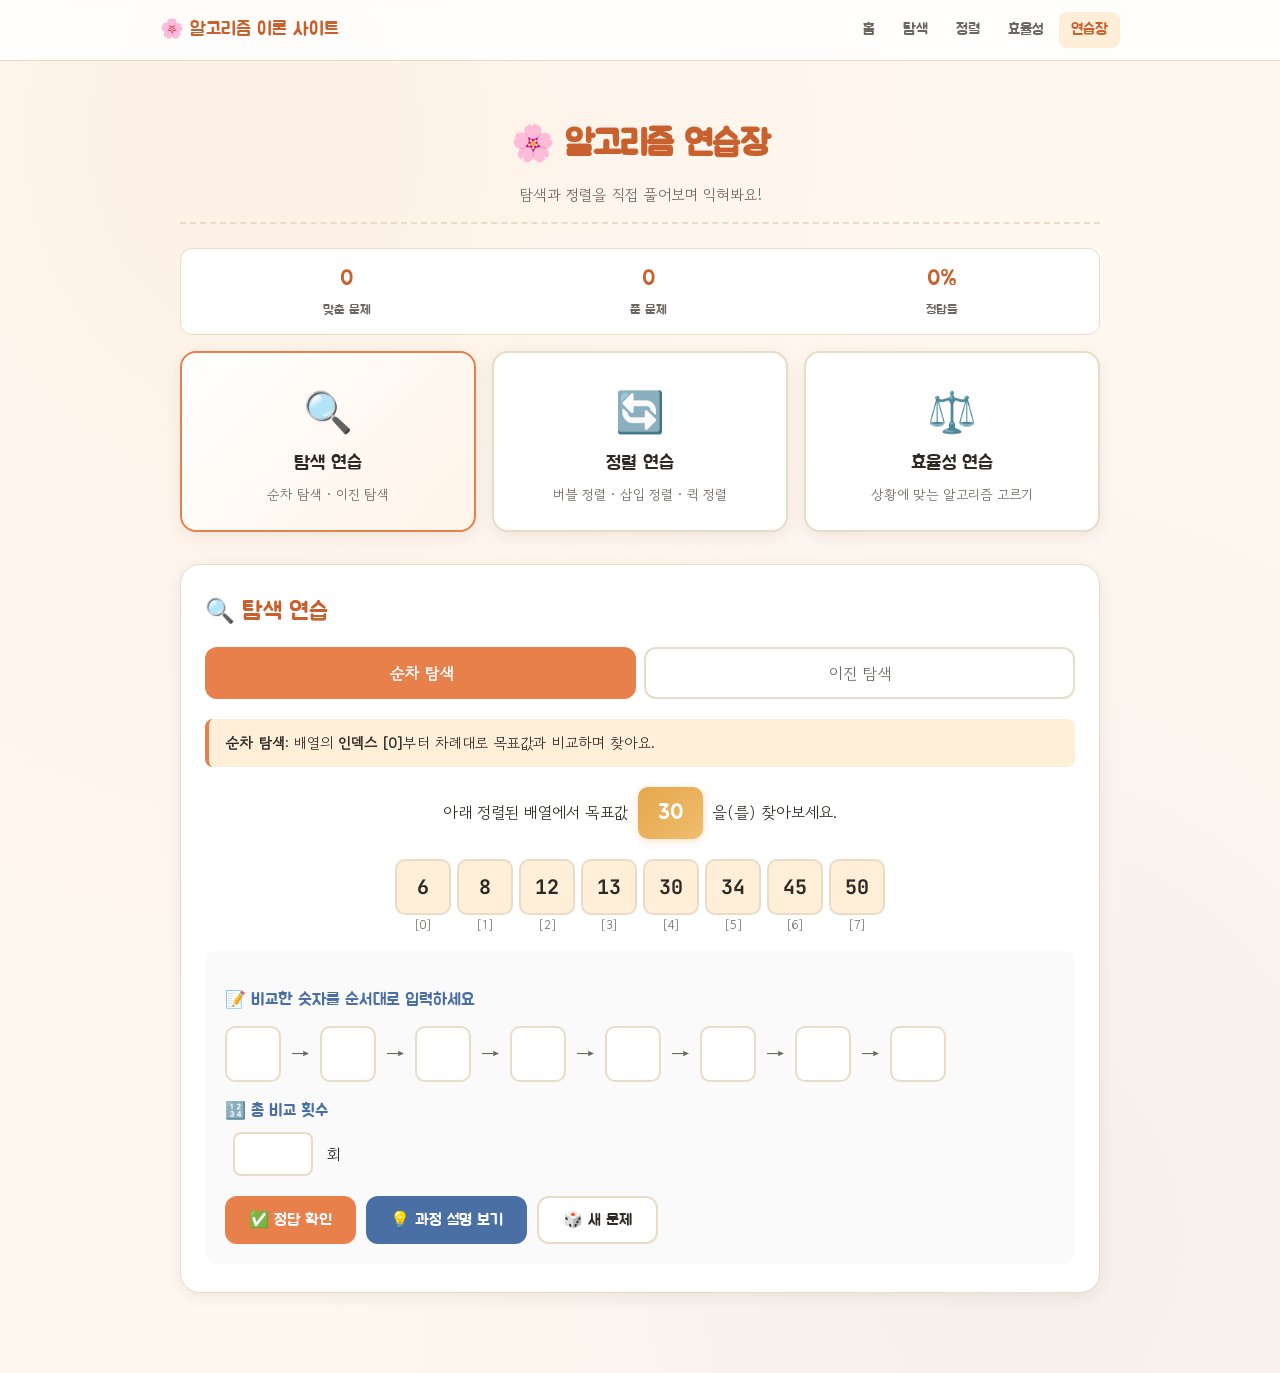
==== commit 96409c3a: "수행평가: 제출 URL·시트 연동, 채점 힌트 열(AC~AG) 및 정렬 이론·연습 피드백 보강 Co-authored-by: Cursor <cursoragent@cursor.com>" ====
--- a/algorithm-practice.html
+++ b/algorithm-practice.html
@@ -404,6 +404,28 @@
     font-size: 1.15rem;
     margin-bottom: 6px;
   }
+  .sort-grade-detail {
+    margin-top: 14px;
+    padding-top: 12px;
+    border-top: 1px dashed rgba(0, 0, 0, 0.12);
+    font-size: 0.95rem;
+    line-height: 1.65;
+  }
+  .sort-grade-scope {
+    margin: 0 0 12px;
+    font-size: 0.9rem;
+    opacity: 0.92;
+  }
+  .sort-grade-round {
+    background: rgba(255, 255, 255, 0.55);
+    border-radius: 10px;
+    padding: 12px 14px;
+    margin: 10px 0;
+    border: 1px solid rgba(0, 0, 0, 0.08);
+  }
+  .result-correct .sort-grade-round { background: rgba(255, 255, 255, 0.65); }
+  .result-partial .sort-grade-round { background: rgba(255, 255, 255, 0.7); }
+  .result-wrong .sort-grade-round { background: rgba(255, 255, 255, 0.75); }
 
   /* 해설 박스 */
   .explanation {
@@ -645,6 +667,10 @@
       <strong>버블 정렬 1회전</strong>: 첫 원소부터 인접한 두 원소를 비교해서, 왼쪽이 크면 자리를 바꿔요. 끝까지 한 번 진행하면 1회전 완료!
     </div>
 
+    <p style="text-align: center; font-size: 0.92rem; color: var(--text-light); margin: 12px 0 4px; line-height: 1.55;">
+      <strong>연습·채점 범위</strong>: <strong>1회전·2회전 직후</strong> 배열만 작성하면 됩니다. (전체 정렬이 끝날 때까지 적을 필요 없어요 · 수행평가와 같은 깊이)
+    </p>
+
     <div style="text-align: center; margin: 20px 0;">
       <p>아래 배열을 <strong style="color: var(--primary-dark);" id="sort-algo-name">버블 정렬</strong>(오름차순)로 정렬해보세요.</p>
     </div>
@@ -1076,6 +1102,63 @@
   return j;
 }
 
+/** 채점 피드백용: 이 페이지와 동일한 스택 순서로 처음 두 번의 partition 구간·피벗·결과 */
+function getQuickSortFirstTwoMeta(original) {
+  const a = [...original];
+  const stack = [{ l: 0, r: a.length - 1 }];
+  const meta = [];
+  while (stack.length > 0 && meta.length < 2) {
+    const { l, r } = stack.pop();
+    if (l >= r) continue;
+    const pivotVal = a[l];
+    const p = partitionWithPivotAtStart(a, l, r);
+    meta.push({ l, r, p, pivotVal, after: [...a] });
+    if (p + 1 < r) stack.push({ l: p + 1, r });
+    if (l < p - 1) stack.push({ l, r: p - 1 });
+  }
+  return meta;
+}
+
+/** 정답 확인 직후 결과 상자에 넣을 회전별 해설(정답 배열 + 무엇을 했는지) */
+function buildSortGradingFeedbackHtml() {
+  const orig = state.sortArray;
+  const r1 = state.sortAnswer.round1;
+  const r2 = state.sortAnswer.round2;
+  const n = orig.length;
+  const last = n - 1;
+  const type = state.sortType;
+
+  let roundsHtml = '';
+
+  if (type === 'bubble') {
+    roundsHtml += `<div class="sort-grade-round"><p style="margin:0 0 6px;"><strong>① 1회전 후</strong> — 무엇을 했나요?</p><p style="margin:0;">인덱스 <strong>[0]</strong>부터 오른쪽으로 인접한 두 칸을 비교합니다. 왼쪽이 더 크면 교환합니다. <strong>맨 끝 [${last}]</strong> 앞까지 한 번 통과하면 1회전이 끝나고, 이때 <strong>가장 큰 값</strong>이 <strong>[${last}]</strong>에 올라갑니다.</p><p style="margin:8px 0 0;"><strong>정답 배열:</strong> <code>[${r1.join(', ')}]</code></p></div>`;
+    roundsHtml += `<div class="sort-grade-round"><p style="margin:0 0 6px;"><strong>② 2회전 후</strong> — 무엇을 했나요?</p><p style="margin:0;">이미 자리 잡은 <strong>[${last}]</strong>는 그대로 두고, <strong>[0]—[${last - 1}]</strong> 구간만 같은 방식으로 또 한 번 통과합니다. 그다음으로 큰 값이 <strong>[${last - 1}]</strong>에 확정됩니다.</p><p style="margin:8px 0 0;"><strong>정답 배열:</strong> <code>[${r2.join(', ')}]</code></p></div>`;
+  } else if (type === 'insertion') {
+    roundsHtml += `<div class="sort-grade-round"><p style="margin:0 0 6px;"><strong>① 1회전 후</strong> — 무엇을 했나요?</p><p style="margin:0;">인덱스 <strong>[1]</strong>의 값 <code>${orig[1]}</code>을, 왼쪽의 정렬된 구간(처음에는 <code>[0]</code>만) 안에서 크기 순이 되도록 <strong>끼워 넣은 직후</strong>의 전체 배열입니다.</p><p style="margin:8px 0 0;"><strong>정답 배열:</strong> <code>[${r1.join(', ')}]</code></p></div>`;
+    roundsHtml += `<div class="sort-grade-round"><p style="margin:0 0 6px;"><strong>② 2회전 후</strong> — 무엇을 했나요?</p><p style="margin:0;">인덱스 <strong>[2]</strong>의 값 <code>${orig[2]}</code>을, 왼쪽 정렬 구간 <code>[0]~[1]</code>에 맞게 끼워 넣은 직후 배열입니다.</p><p style="margin:8px 0 0;"><strong>정답 배열:</strong> <code>[${r2.join(', ')}]</code></p></div>`;
+  } else {
+    const meta = getQuickSortFirstTwoMeta([...orig]);
+    const m1 = meta[0];
+    const m2 = meta[1];
+    if (m1) {
+      roundsHtml += `<div class="sort-grade-round"><p style="margin:0 0 6px;"><strong>① 1회전 후</strong> (partition 1번)</p><p style="margin:0;">구간 <code>[${m1.l}..${m1.r}]</code>, 피벗 = 맨 왼쪽 값 <code>${m1.pivotVal}</code>. 나누기가 끝나면 피벗은 인덱스 <strong>[${m1.p}]</strong>에 놓입니다.</p><p style="margin:8px 0 0;"><strong>정답 배열:</strong> <code>[${r1.join(', ')}]</code></p></div>`;
+    }
+    if (m2) {
+      const sameShape = m1 && m2.after.every((v, i) => v === m1.after[i]);
+      const sameNote = sameShape
+        ? ' <span style="color:var(--text-light);font-size:0.92em;">(이 문제에서는 전체 배열 모양이 1회전과 <strong>같아 보일 수</strong> 있어요. 그래도 다음 부분 구간에서 partition 한 번은 수행된 것입니다.)</span>'
+        : '';
+      roundsHtml += `<div class="sort-grade-round"><p style="margin:0 0 6px;"><strong>② 2회전 후</strong> (partition 한 번 더)</p><p style="margin:0;">구간 <code>[${m2.l}..${m2.r}]</code>, 피벗 <code>${m2.pivotVal}</code> → 인덱스 <strong>[${m2.p}]</strong>에 확정.${sameNote}</p><p style="margin:8px 0 0;"><strong>정답 배열:</strong> <code>[${r2.join(', ')}]</code></p></div>`;
+    }
+  }
+
+  return `<div class="sort-grade-detail">
+    <p class="sort-grade-scope">채점은 <strong>1회전·2회전 직후</strong> 두 줄만 대상입니다. 맞은 칸은 초록, 틀린 칸은 빨간색으로 표시됩니다.</p>
+    ${roundsHtml}
+    <p style="margin:12px 0 0;font-size:0.9rem;color:var(--text-light);">교환·이동 순서까지 보고 싶다면 <strong>「💡 과정 설명 보기」</strong>를 눌러 주세요.</p>
+  </div>`;
+}
+
 // ============================================
 // 정렬 - 새 문제 생성
 // ============================================
@@ -1229,6 +1312,7 @@
 
   const r1Perfect = r1Correct === 8;
   const r2Perfect = r2Correct === 8;
+  const detailHtml = buildSortGradingFeedbackHtml();
 
   const resBox = el('sort-result');
   resBox.classList.remove('result-correct', 'result-wrong', 'result-partial');
@@ -1236,20 +1320,21 @@
 
   if (r1Perfect && r2Perfect) {
     resBox.classList.add('result-correct');
-    resBox.innerHTML = `<div class="result-title">🎉 완벽해요! 두 회전 모두 정답입니다.</div>`;
+    resBox.innerHTML = `<div class="result-title">🎉 완벽해요! 두 회전 모두 정답입니다.</div>
+      <p style="margin:8px 0 0;">1·2회전 직후 배열을 이 연습장·수행평가 기준에 맞게 잘 적었어요.</p>${detailHtml}`;
     if (shouldRecord) recordResult(true);
   } else if (r1Perfect || r2Perfect) {
     resBox.classList.add('result-partial');
-    resBox.innerHTML = `<div class="result-title">🤔 한 번만 더 도전!</div>
-      ${r1Perfect ? '✅ 1회전은 맞췄어요!' : `❌ 1회전: ${r1Correct}/8 칸 정답`}<br>
-      ${r2Perfect ? '✅ 2회전은 맞췄어요!' : `❌ 2회전: ${r2Correct}/8 칸 정답`}`;
+    resBox.innerHTML = `<div class="result-title">🤔 일부만 맞았어요. 아래 설명과 정답 배열을 확인해 보세요!</div>
+      <p style="margin:8px 0 0;">
+        ${r1Perfect ? '✅ <strong>1회전</strong> 8칸 모두 정답.' : `❌ <strong>1회전</strong> 맞은 칸: ${r1Correct}/8`}<br>
+        ${r2Perfect ? '✅ <strong>2회전</strong> 8칸 모두 정답.' : `❌ <strong>2회전</strong> 맞은 칸: ${r2Correct}/8`}
+      </p>${detailHtml}`;
     if (shouldRecord) recordResult(false);
   } else {
     resBox.classList.add('result-wrong');
-    resBox.innerHTML = `<div class="result-title">😅 다시 한번 풀어봐요!</div>
-      정답 1회전: <code>[${state.sortAnswer.round1.join(', ')}]</code><br>
-      정답 2회전: <code>[${state.sortAnswer.round2.join(', ')}]</code><br>
-      💡 [과정 설명 보기]를 눌러 어떻게 풀어가는지 확인해 보세요!`;
+    resBox.innerHTML = `<div class="result-title">😅 아쉬워요. 정답과 아래 설명을 참고해 다시 도전해 보세요!</div>
+      <p style="margin:8px 0 0;">빨간 칸은 정답과 다른 값이에요. 비어 있으면 아직 입력하지 않은 칸일 수 있습니다.</p>${detailHtml}`;
     if (shouldRecord) recordResult(false);
   }
   if (!shouldRecord) {
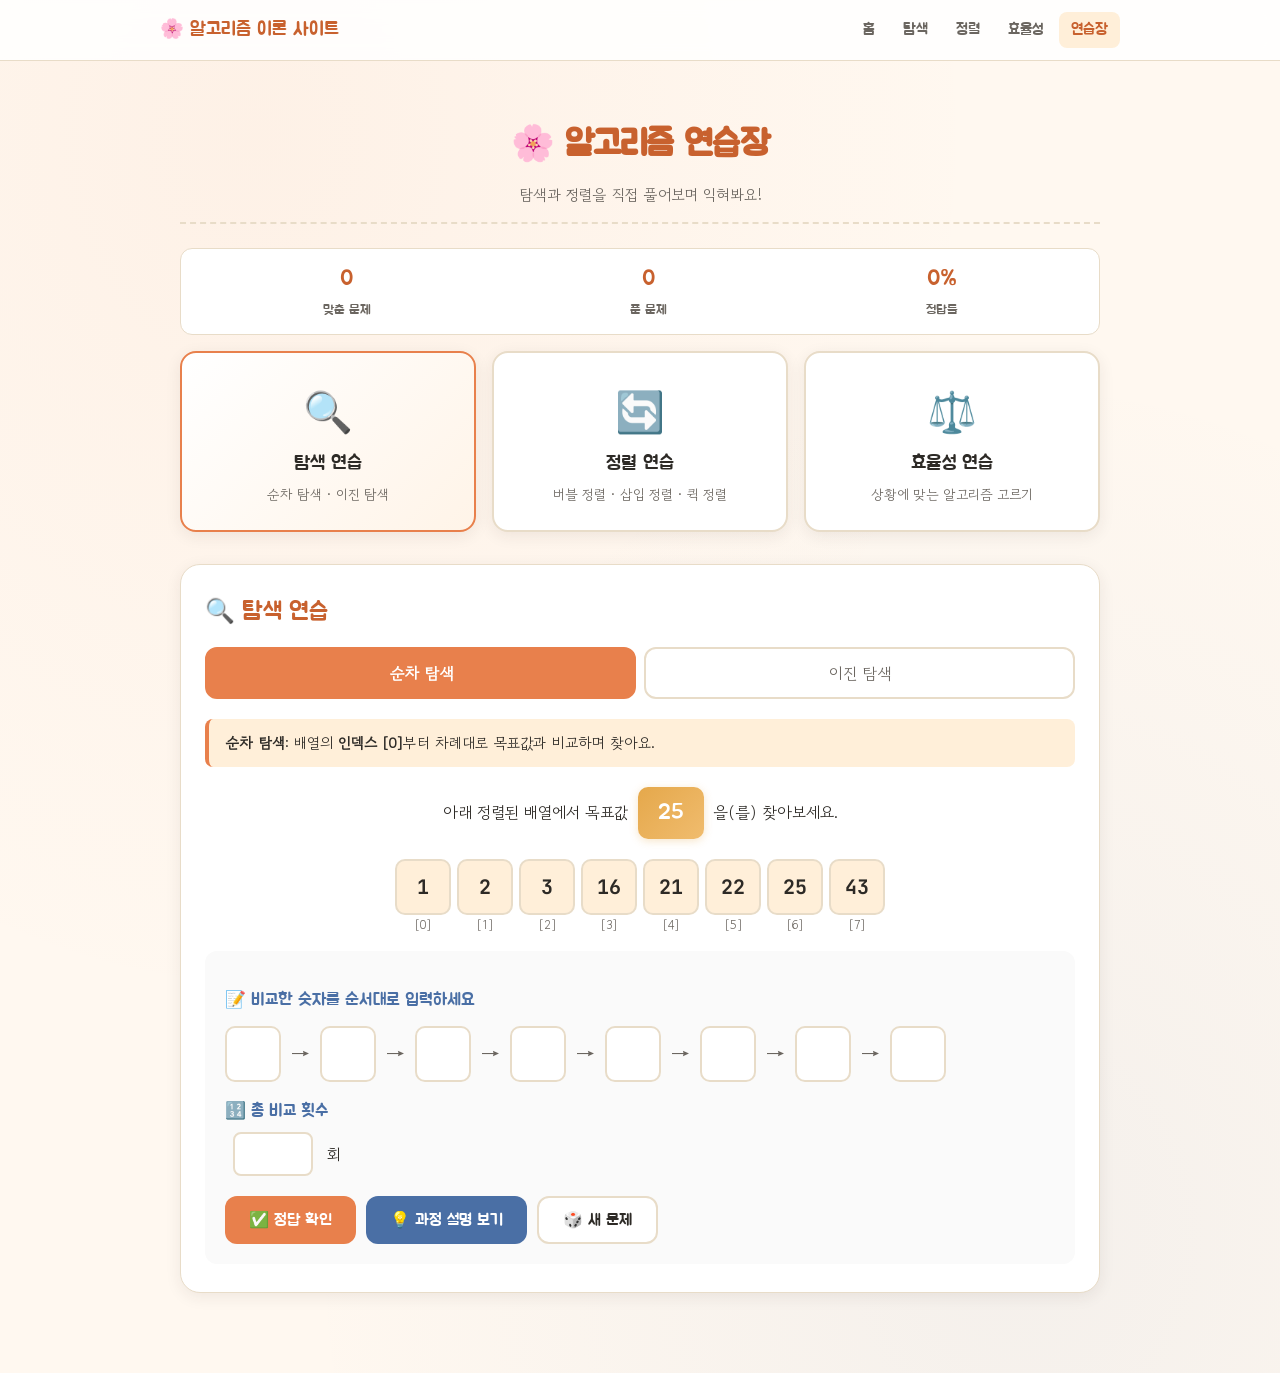
==== commit 4d036112: "정렬 이론: 8원소 예시 배열로 표·시뮬레이터 갱신, 연습장 이진 경로 입력칸·삽입 안내 보강 Co-authored-by: Cursor <cursoragent@cursor.com>" ====
--- a/algorithm-practice.html
+++ b/algorithm-practice.html
@@ -867,8 +867,8 @@
     arrDiv.appendChild(cell);
   });
 
-  // 입력 칸 (최대 비교 횟수만큼 + 여유 1칸)
-  const maxLen = state.searchType === 'linear' ? 8 : 4;
+  // 입력 칸: 순차·이진 모두 배열 원소 개수만큼 (이진에서 칸 수로 비교 횟수를 짐작하지 못하도록)
+  const maxLen = state.searchArray.length;
   const pathDiv = el('search-path-inputs');
   pathDiv.innerHTML = '';
   for (let i = 0; i < maxLen; i++) {
@@ -1249,7 +1249,7 @@
       '<strong>버블 정렬 1회전</strong>: 첫 원소부터 인접한 두 원소를 비교해서, 왼쪽이 크면 자리를 바꿔요. 끝까지 한 번 진행하면 1회전 완료!';
   } else if (state.sortType === 'insertion') {
     el('sort-info').innerHTML =
-      '<strong>삽입 정렬 1회전</strong>: [1] 인덱스 값을 왼쪽 정렬 구간의 알맞은 위치에 끼워 넣어요.';
+      '<strong>삽입 정렬 1회전</strong>: 맨 왼쪽 <strong>[0]</strong>만 길이 1짜리 정렬 구간으로 두고, 그 오른쪽 <strong>[1]</strong> 값을 왼쪽 정렬 구간 안의 알맞은 위치에 끼워 넣어요. (첫 칸 [0]은 “끼워 넣기” 대상이 아니에요.)';
   } else {
     el('sort-info').innerHTML =
       '<strong>퀵 정렬 1회전</strong>: 지금 구간에서 <strong>맨 왼쪽 인덱스</strong>를 피벗으로 두고 partition한 뒤, 피벗의 최종 위치를 확정해요.';
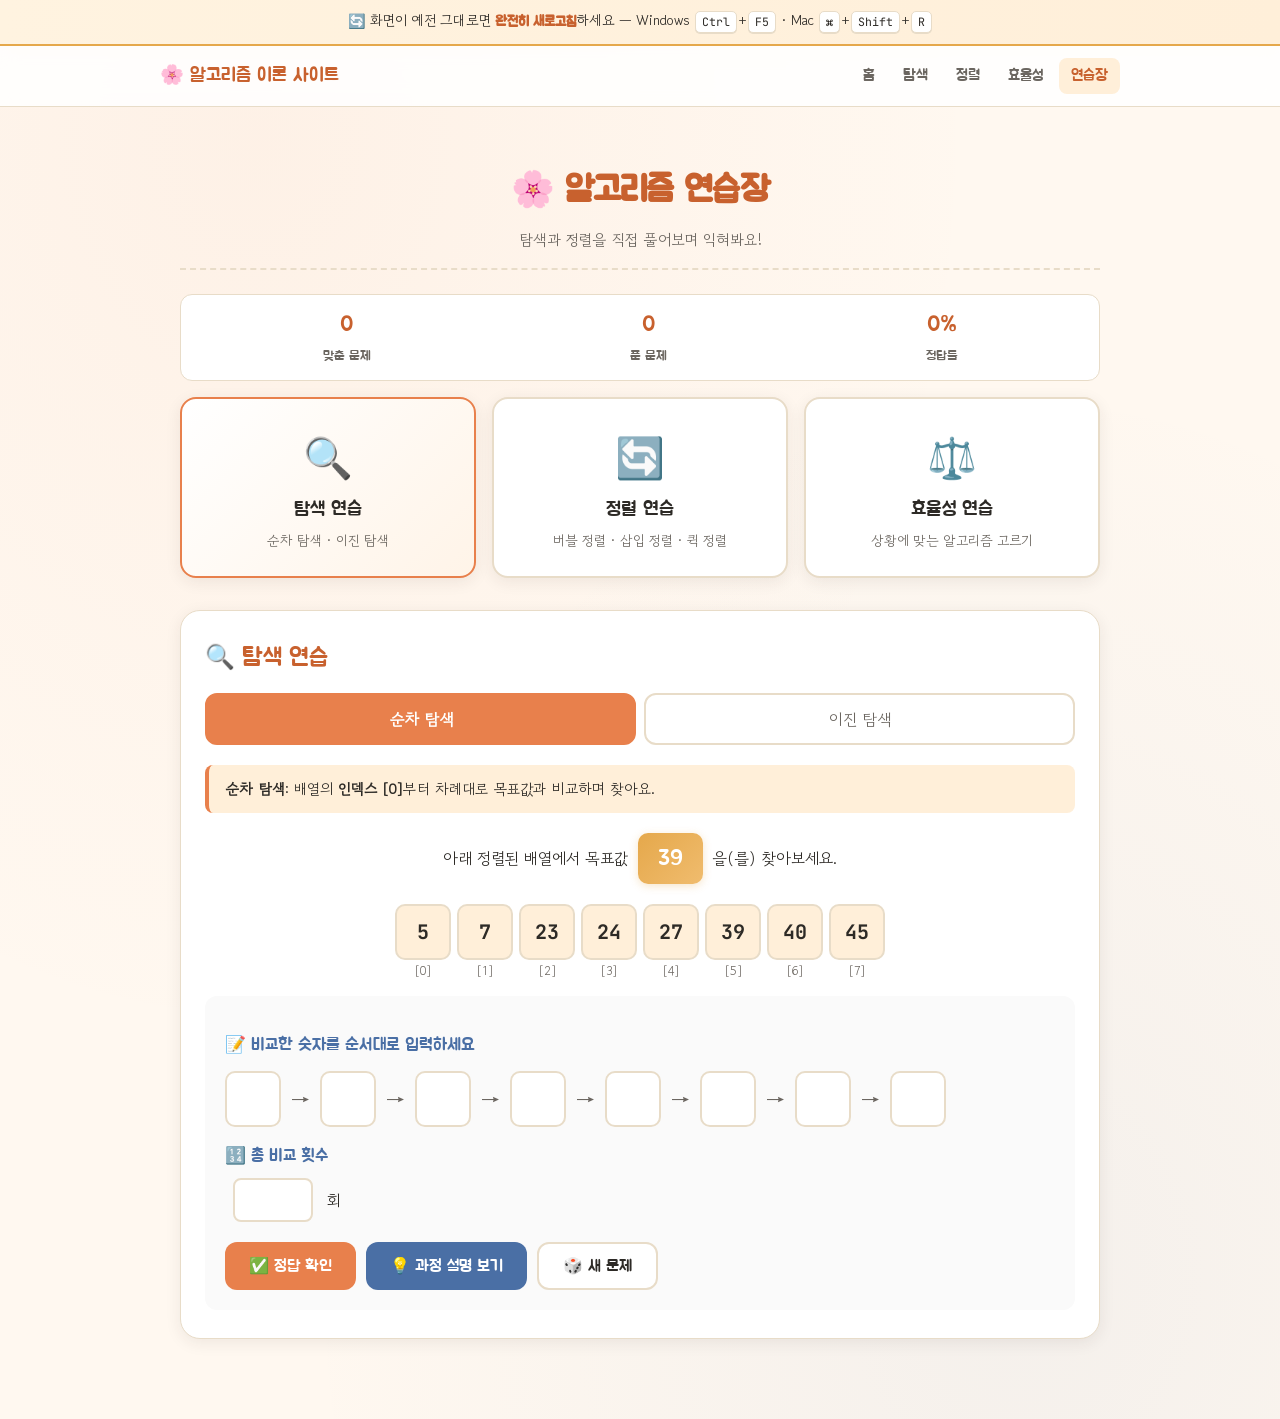
==== commit 79d678a1: "캐시 문제 대비 완전 새로고침 안내 배너를 모든 페이지 상단에 추가" ====
--- a/algorithm-practice.html
+++ b/algorithm-practice.html
@@ -39,6 +39,31 @@
       radial-gradient(at 80% 90%, rgba(74, 111, 165, 0.06) 0, transparent 50%);
   }
 
+  .refresh-notice {
+    background: linear-gradient(90deg, #FFF3E0 0%, #FFEFD9 100%);
+    border-bottom: 2px solid var(--warn);
+    padding: 10px 16px;
+    text-align: center;
+    font-size: 0.88rem;
+    color: var(--text);
+    line-height: 1.55;
+  }
+  .refresh-notice strong {
+    color: var(--primary-dark);
+    font-family: 'Jua', sans-serif;
+  }
+  .refresh-notice kbd {
+    display: inline-block;
+    font-family: 'JetBrains Mono', monospace;
+    font-size: 0.82em;
+    background: var(--card);
+    border: 1px solid var(--border);
+    border-radius: 5px;
+    padding: 1px 6px;
+    margin: 0 1px;
+    box-shadow: 0 1px 0 var(--border);
+  }
+
   nav {
     background: rgba(255, 255, 255, 0.85);
     backdrop-filter: blur(10px);
@@ -559,6 +584,13 @@
 </style>
 </head>
 <body>
+
+<div class="refresh-notice" role="note">
+  🔄 화면이 예전 그대로면 <strong>완전히 새로고침</strong>하세요 —
+  Windows <kbd>Ctrl</kbd>+<kbd>F5</kbd> ·
+  Mac <kbd>⌘</kbd>+<kbd>Shift</kbd>+<kbd>R</kbd>
+</div>
+
 <nav>
   <div class="nav-inner">
     <a href="index.html" class="logo">🌸 알고리즘 이론 사이트</a>
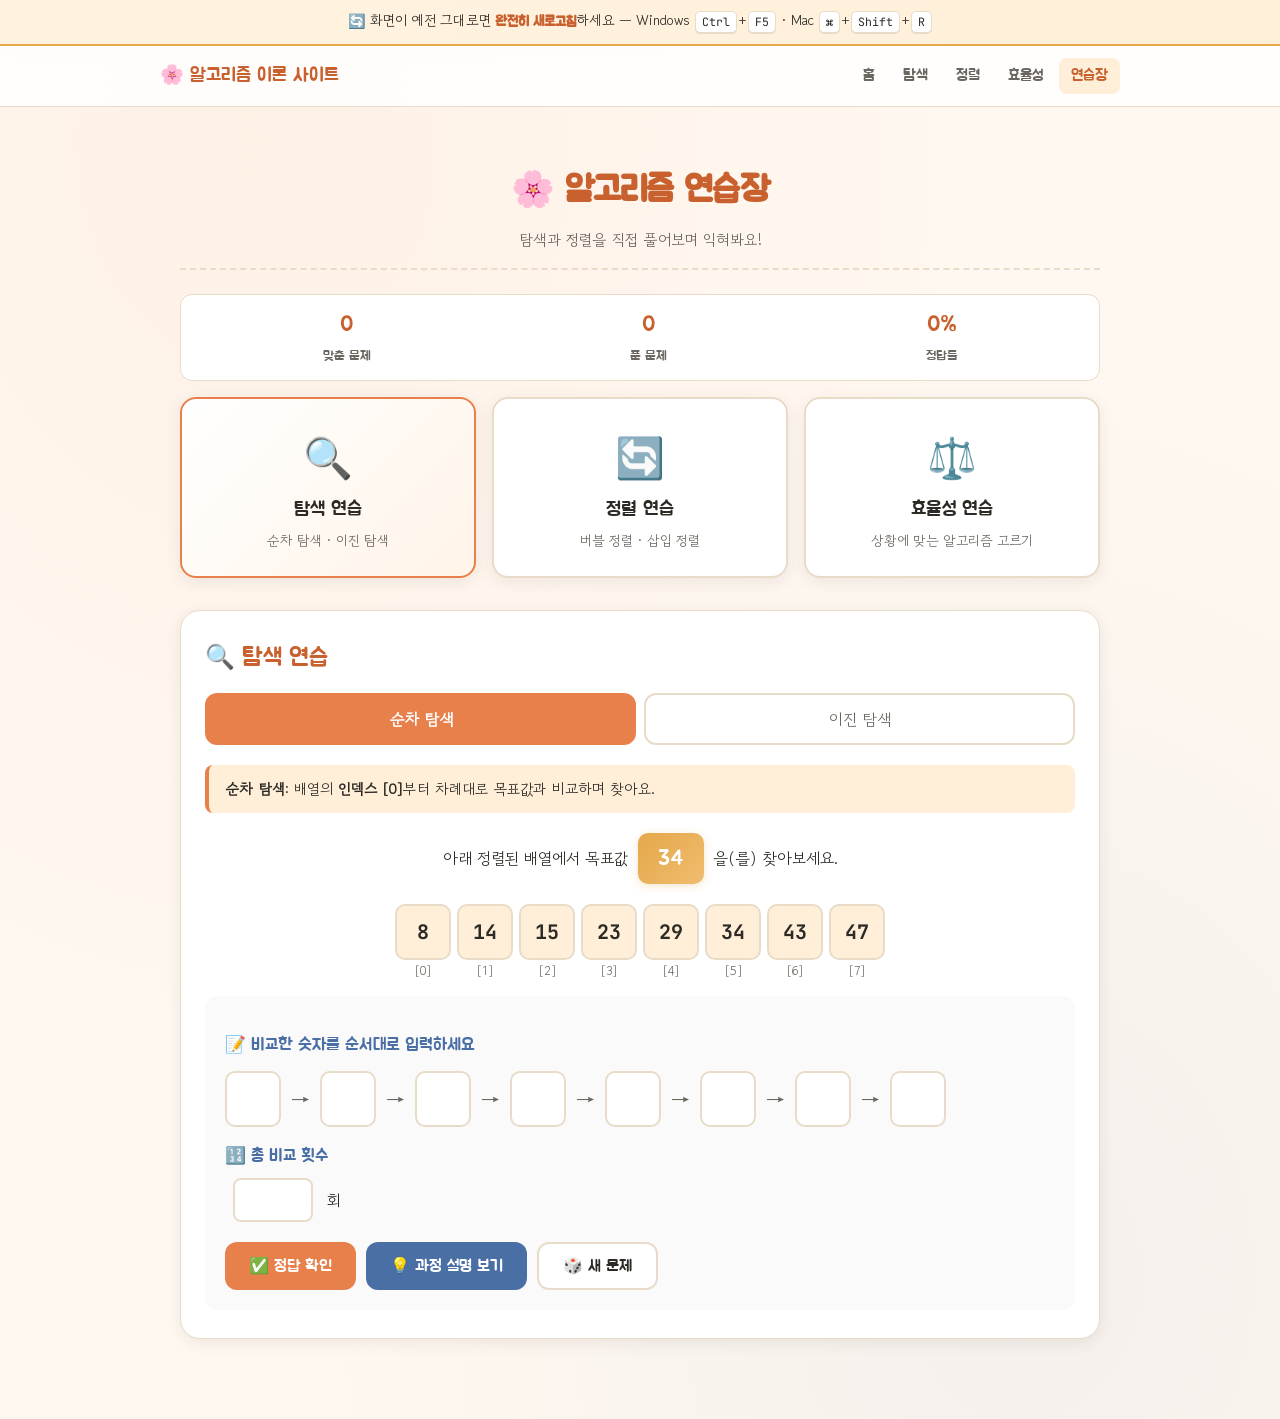
==== commit 38ec68d3: "연습장에서 퀵 정렬을 제거하고, 수행평가 상단 새로고침 안내 배너를 삭제. 이론 페이지는 유지한 채 연습·시험 범위를 버블·삽입 중심으로 맞춘다.  Co-authored-by: C" ====
--- a/algorithm-practice.html
+++ b/algorithm-practice.html
@@ -635,7 +635,7 @@
     <div class="mode-card" data-mode="sort">
       <span class="mode-icon">🔄</span>
       <div class="mode-title">정렬 연습</div>
-      <div class="mode-desc">버블 정렬 · 삽입 정렬 · 퀵 정렬</div>
+      <div class="mode-desc">버블 정렬 · 삽입 정렬</div>
     </div>
     <div class="mode-card" data-mode="efficiency">
       <span class="mode-icon">⚖️</span>
@@ -692,7 +692,6 @@
     <div class="option-tabs">
       <button class="tab-btn active" data-sort="bubble">버블 정렬</button>
       <button class="tab-btn" data-sort="insertion">삽입 정렬</button>
-      <button class="tab-btn" data-sort="quick">퀵 정렬</button>
     </div>
 
     <div class="info-box" id="sort-info">
@@ -775,7 +774,7 @@
 
   // 정렬
   sortArray: [],
-  sortType: 'bubble', // 'bubble' | 'insertion' | 'quick'
+  sortType: 'bubble', // 'bubble' | 'insertion'
   sortAnswer: { round1: [], round2: [] },
 
   // 효율성
@@ -1099,58 +1098,6 @@
   return rounds;
 }
 
-function quickSortPivot0Rounds(arr) {
-  const a = [...arr];
-  const rounds = [];
-  const stack = [{ l: 0, r: a.length - 1 }];
-
-  while (stack.length > 0 && rounds.length < 2) {
-    const { l, r } = stack.pop();
-    if (l >= r) continue;
-
-    const p = partitionWithPivotAtStart(a, l, r);
-    rounds.push([...a]);
-
-    // 왼쪽 구간을 먼저 처리하도록 오른쪽을 먼저 push
-    if (p + 1 < r) stack.push({ l: p + 1, r });
-    if (l < p - 1) stack.push({ l, r: p - 1 });
-  }
-
-  while (rounds.length < 2) rounds.push([...a]);
-  return rounds;
-}
-
-function partitionWithPivotAtStart(a, l, r) {
-  const pivot = a[l];
-  let i = l + 1;
-  let j = r;
-
-  while (i <= j) {
-    while (i <= r && a[i] <= pivot) i++;
-    while (j >= l + 1 && a[j] > pivot) j--;
-    if (i < j) [a[i], a[j]] = [a[j], a[i]];
-  }
-  [a[l], a[j]] = [a[j], a[l]];
-  return j;
-}
-
-/** 채점 피드백용: 이 페이지와 동일한 스택 순서로 처음 두 번의 partition 구간·피벗·결과 */
-function getQuickSortFirstTwoMeta(original) {
-  const a = [...original];
-  const stack = [{ l: 0, r: a.length - 1 }];
-  const meta = [];
-  while (stack.length > 0 && meta.length < 2) {
-    const { l, r } = stack.pop();
-    if (l >= r) continue;
-    const pivotVal = a[l];
-    const p = partitionWithPivotAtStart(a, l, r);
-    meta.push({ l, r, p, pivotVal, after: [...a] });
-    if (p + 1 < r) stack.push({ l: p + 1, r });
-    if (l < p - 1) stack.push({ l, r: p - 1 });
-  }
-  return meta;
-}
-
 /** 정답 확인 직후 결과 상자에 넣을 회전별 해설(정답 배열 + 무엇을 했는지) */
 function buildSortGradingFeedbackHtml() {
   const orig = state.sortArray;
@@ -1165,26 +1112,12 @@
   if (type === 'bubble') {
     roundsHtml += `<div class="sort-grade-round"><p style="margin:0 0 6px;"><strong>① 1회전 후</strong> — 무엇을 했나요?</p><p style="margin:0;">인덱스 <strong>[0]</strong>부터 오른쪽으로 인접한 두 칸을 비교합니다. 왼쪽이 더 크면 교환합니다. <strong>맨 끝 [${last}]</strong> 앞까지 한 번 통과하면 1회전이 끝나고, 이때 <strong>가장 큰 값</strong>이 <strong>[${last}]</strong>에 올라갑니다.</p><p style="margin:8px 0 0;"><strong>정답 배열:</strong> <code>[${r1.join(', ')}]</code></p></div>`;
     roundsHtml += `<div class="sort-grade-round"><p style="margin:0 0 6px;"><strong>② 2회전 후</strong> — 무엇을 했나요?</p><p style="margin:0;">이미 자리 잡은 <strong>[${last}]</strong>는 그대로 두고, <strong>[0]—[${last - 1}]</strong> 구간만 같은 방식으로 또 한 번 통과합니다. 그다음으로 큰 값이 <strong>[${last - 1}]</strong>에 확정됩니다.</p><p style="margin:8px 0 0;"><strong>정답 배열:</strong> <code>[${r2.join(', ')}]</code></p></div>`;
-  } else if (type === 'insertion') {
+  } else {
     roundsHtml += `<div class="sort-grade-round"><p style="margin:0 0 6px;"><strong>① 1회전 후</strong> — 무엇을 했나요?</p><p style="margin:0;">인덱스 <strong>[1]</strong>의 값 <code>${orig[1]}</code>을, 왼쪽의 정렬된 구간(처음에는 <code>[0]</code>만) 안에서 크기 순이 되도록 <strong>끼워 넣은 직후</strong>의 전체 배열입니다.</p><p style="margin:8px 0 0;"><strong>정답 배열:</strong> <code>[${r1.join(', ')}]</code></p></div>`;
     roundsHtml += `<div class="sort-grade-round"><p style="margin:0 0 6px;"><strong>② 2회전 후</strong> — 무엇을 했나요?</p><p style="margin:0;">인덱스 <strong>[2]</strong>의 값 <code>${orig[2]}</code>을, 왼쪽 정렬 구간 <code>[0]~[1]</code>에 맞게 끼워 넣은 직후 배열입니다.</p><p style="margin:8px 0 0;"><strong>정답 배열:</strong> <code>[${r2.join(', ')}]</code></p></div>`;
-  } else {
-    const meta = getQuickSortFirstTwoMeta([...orig]);
-    const m1 = meta[0];
-    const m2 = meta[1];
-    if (m1) {
-      roundsHtml += `<div class="sort-grade-round"><p style="margin:0 0 6px;"><strong>① 1회전 후</strong> (partition 1번)</p><p style="margin:0;">구간 <code>[${m1.l}..${m1.r}]</code>, 피벗 = 맨 왼쪽 값 <code>${m1.pivotVal}</code>. 나누기가 끝나면 피벗은 인덱스 <strong>[${m1.p}]</strong>에 놓입니다.</p><p style="margin:8px 0 0;"><strong>정답 배열:</strong> <code>[${r1.join(', ')}]</code></p></div>`;
-    }
-    if (m2) {
-      const sameShape = m1 && m2.after.every((v, i) => v === m1.after[i]);
-      const sameNote = sameShape
-        ? ' <span style="color:var(--text-light);font-size:0.92em;">(이 문제에서는 전체 배열 모양이 1회전과 <strong>같아 보일 수</strong> 있어요. 그래도 다음 부분 구간에서 partition 한 번은 수행된 것입니다.)</span>'
-        : '';
-      roundsHtml += `<div class="sort-grade-round"><p style="margin:0 0 6px;"><strong>② 2회전 후</strong> (partition 한 번 더)</p><p style="margin:0;">구간 <code>[${m2.l}..${m2.r}]</code>, 피벗 <code>${m2.pivotVal}</code> → 인덱스 <strong>[${m2.p}]</strong>에 확정.${sameNote}</p><p style="margin:8px 0 0;"><strong>정답 배열:</strong> <code>[${r2.join(', ')}]</code></p></div>`;
-    }
-  }
-
-  return `<div class="sort-grade-detail">
+  }
+
+    return `<div class="sort-grade-detail">
     <p class="sort-grade-scope">채점은 <strong>1회전·2회전 직후</strong> 두 줄만 대상입니다. 맞은 칸은 초록, 틀린 칸은 빨간색으로 표시됩니다.</p>
     ${roundsHtml}
     <p style="margin:12px 0 0;font-size:0.9rem;color:var(--text-light);">교환·이동 순서까지 보고 싶다면 <strong>「💡 과정 설명 보기」</strong>를 눌러 주세요.</p>
@@ -1228,15 +1161,10 @@
       round1: bubbleSortRounds(shuffled)[0],
       round2: bubbleSortRounds(shuffled)[1]
     };
-  } else if (state.sortType === 'insertion') {
+  } else {
     state.sortAnswer = {
       round1: insertionSortRounds(shuffled)[0],
       round2: insertionSortRounds(shuffled)[1]
-    };
-  } else {
-    state.sortAnswer = {
-      round1: quickSortPivot0Rounds(shuffled)[0],
-      round2: quickSortPivot0Rounds(shuffled)[1]
     };
   }
 
@@ -1269,22 +1197,18 @@
   // 알고리즘 이름
   const algoNameMap = {
     bubble: '버블 정렬',
-    insertion: '삽입 정렬',
-    quick: '퀵 정렬'
+    insertion: '삽입 정렬'
   };
-  const algoName = algoNameMap[state.sortType];
+  const algoName = algoNameMap[state.sortType] || '버블 정렬';
   el('sort-algo-name').textContent = algoName;
 
   // 안내 문구
   if (state.sortType === 'bubble') {
     el('sort-info').innerHTML =
       '<strong>버블 정렬 1회전</strong>: 첫 원소부터 인접한 두 원소를 비교해서, 왼쪽이 크면 자리를 바꿔요. 끝까지 한 번 진행하면 1회전 완료!';
-  } else if (state.sortType === 'insertion') {
+  } else {
     el('sort-info').innerHTML =
       '<strong>삽입 정렬 1회전</strong>: 맨 왼쪽 <strong>[0]</strong>만 길이 1짜리 정렬 구간으로 두고, 그 오른쪽 <strong>[1]</strong> 값을 왼쪽 정렬 구간 안의 알맞은 위치에 끼워 넣어요. (첫 칸 [0]은 “끼워 넣기” 대상이 아니에요.)';
-  } else {
-    el('sort-info').innerHTML =
-      '<strong>퀵 정렬 1회전</strong>: 지금 구간에서 <strong>맨 왼쪽 인덱스</strong>를 피벗으로 두고 partition한 뒤, 피벗의 최종 위치를 확정해요.';
   }
 
   // 원본 배열
@@ -1424,28 +1348,6 @@
         결과: <code>[${a.join(', ')}]</code>
       </div>`;
     }
-  } else {
-    html = `<h3>📚 퀵 정렬 단계별 풀이 (피벗 = 각 구간 맨 왼쪽)</h3>
-      <p><strong>핵심 원리:</strong> 각 구간의 첫 원소를 피벗으로 잡고 partition을 수행해 피벗의 최종 위치를 확정해요.</p>`;
-
-    let a = [...arr];
-    const stack = [{ l: 0, r: a.length - 1 }];
-    let round = 1;
-    while (stack.length > 0 && round <= 2) {
-      const { l, r } = stack.pop();
-      if (l >= r) continue;
-      const before = [...a];
-      const p = partitionWithPivotAtStart(a, l, r);
-      html += `<div class="step">
-        <strong>${round}회전:</strong> 구간 [${l}..${r}] 인덱스에서 피벗 = [${l}] 인덱스 값 <code>${before[l]}</code><br>
-        partition 후 피벗 위치: <strong>[${p}]</strong> 인덱스<br>
-        시작: <code>[${before.join(', ')}]</code><br>
-        결과: <code>[${a.join(', ')}]</code>
-      </div>`;
-      if (p + 1 < r) stack.push({ l: p + 1, r });
-      if (l < p - 1) stack.push({ l, r: p - 1 });
-      round++;
-    }
   }
 
   html += `<p style="margin-top: 12px;"><strong>💡 회전 = 1번의 패스(통과)</strong>를 의미해요. 알고리즘이 배열을 "한 번 훑는" 단위예요.</p>`;
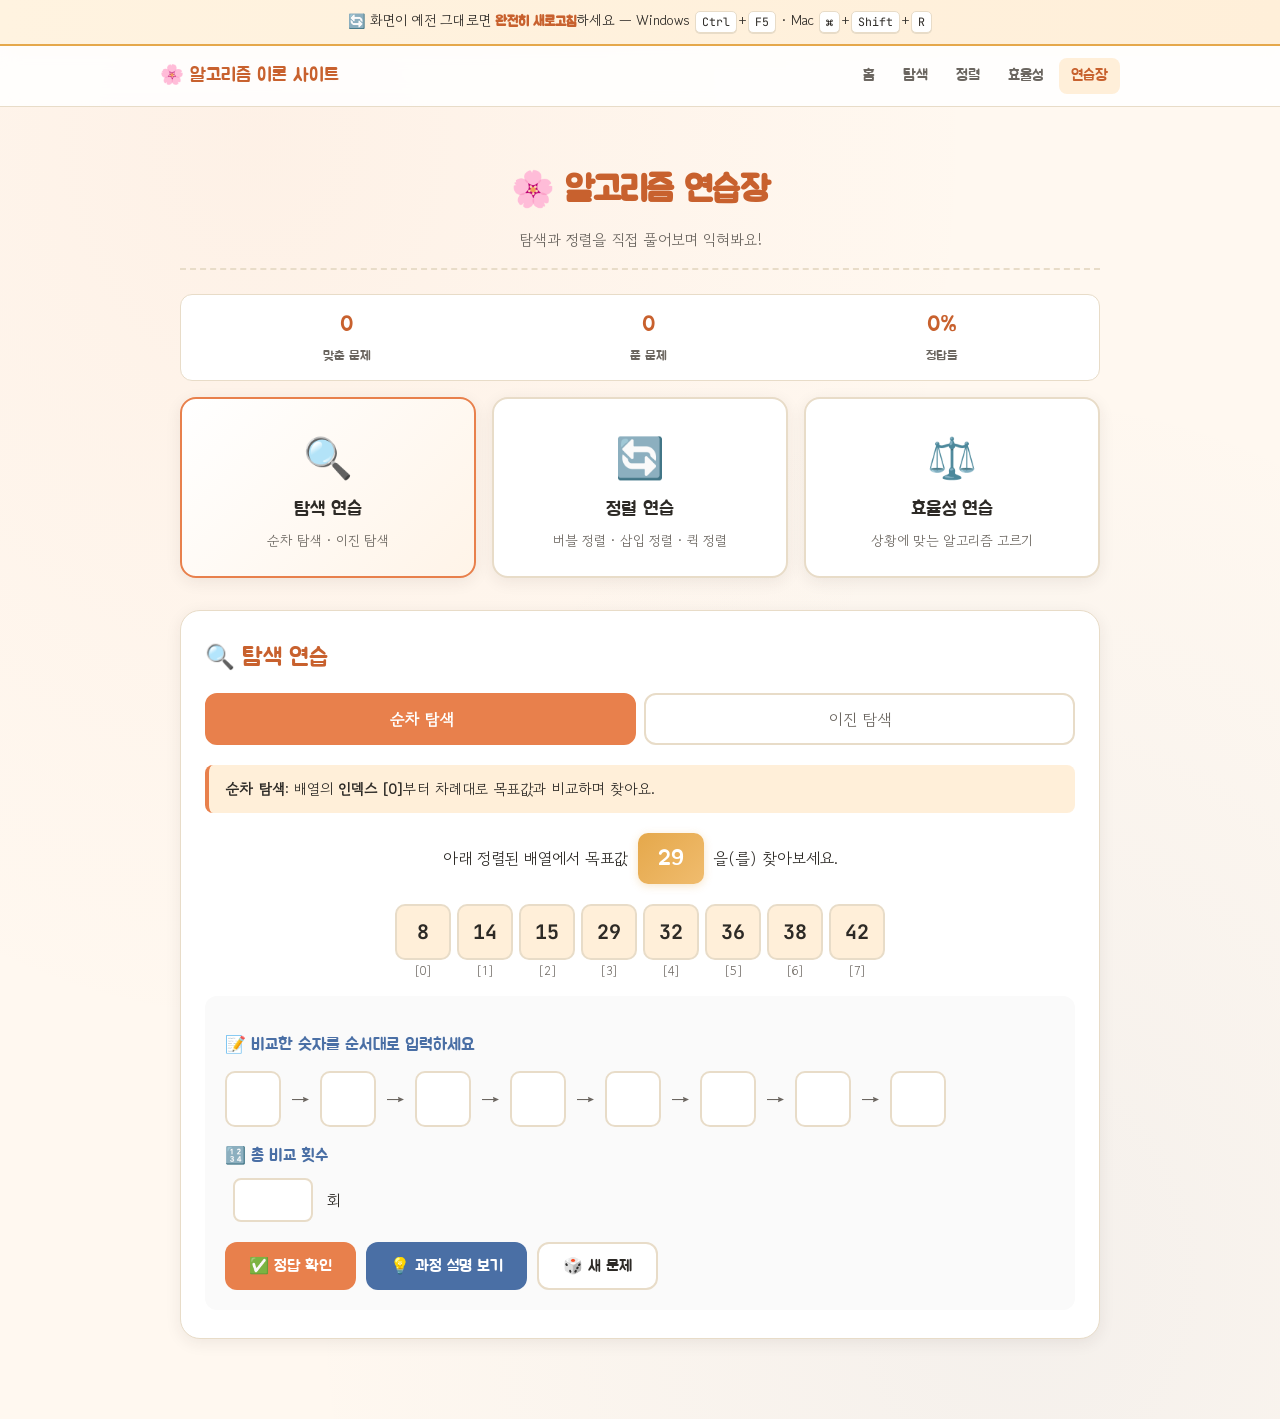
==== commit 08bf7c21: "연습장에 퀵 정렬을 다시 추가 (38ec68d 제거분 복원). 정렬 연습 탭·출제·채점 피드백·과정 설명에서 퀵 정렬을 되살림. 수행평가(assessment.html)는 그대로 유" ====
--- a/algorithm-practice.html
+++ b/algorithm-practice.html
@@ -635,7 +635,7 @@
     <div class="mode-card" data-mode="sort">
       <span class="mode-icon">🔄</span>
       <div class="mode-title">정렬 연습</div>
-      <div class="mode-desc">버블 정렬 · 삽입 정렬</div>
+      <div class="mode-desc">버블 정렬 · 삽입 정렬 · 퀵 정렬</div>
     </div>
     <div class="mode-card" data-mode="efficiency">
       <span class="mode-icon">⚖️</span>
@@ -692,6 +692,7 @@
     <div class="option-tabs">
       <button class="tab-btn active" data-sort="bubble">버블 정렬</button>
       <button class="tab-btn" data-sort="insertion">삽입 정렬</button>
+      <button class="tab-btn" data-sort="quick">퀵 정렬</button>
     </div>
 
     <div class="info-box" id="sort-info">
@@ -774,7 +775,7 @@
 
   // 정렬
   sortArray: [],
-  sortType: 'bubble', // 'bubble' | 'insertion'
+  sortType: 'bubble', // 'bubble' | 'insertion' | 'quick'
   sortAnswer: { round1: [], round2: [] },
 
   // 효율성
@@ -1098,6 +1099,58 @@
   return rounds;
 }
 
+function quickSortPivot0Rounds(arr) {
+  const a = [...arr];
+  const rounds = [];
+  const stack = [{ l: 0, r: a.length - 1 }];
+
+  while (stack.length > 0 && rounds.length < 2) {
+    const { l, r } = stack.pop();
+    if (l >= r) continue;
+
+    const p = partitionWithPivotAtStart(a, l, r);
+    rounds.push([...a]);
+
+    // 왼쪽 구간을 먼저 처리하도록 오른쪽을 먼저 push
+    if (p + 1 < r) stack.push({ l: p + 1, r });
+    if (l < p - 1) stack.push({ l, r: p - 1 });
+  }
+
+  while (rounds.length < 2) rounds.push([...a]);
+  return rounds;
+}
+
+function partitionWithPivotAtStart(a, l, r) {
+  const pivot = a[l];
+  let i = l + 1;
+  let j = r;
+
+  while (i <= j) {
+    while (i <= r && a[i] <= pivot) i++;
+    while (j >= l + 1 && a[j] > pivot) j--;
+    if (i < j) [a[i], a[j]] = [a[j], a[i]];
+  }
+  [a[l], a[j]] = [a[j], a[l]];
+  return j;
+}
+
+/** 채점 피드백용: 이 페이지와 동일한 스택 순서로 처음 두 번의 partition 구간·피벗·결과 */
+function getQuickSortFirstTwoMeta(original) {
+  const a = [...original];
+  const stack = [{ l: 0, r: a.length - 1 }];
+  const meta = [];
+  while (stack.length > 0 && meta.length < 2) {
+    const { l, r } = stack.pop();
+    if (l >= r) continue;
+    const pivotVal = a[l];
+    const p = partitionWithPivotAtStart(a, l, r);
+    meta.push({ l, r, p, pivotVal, after: [...a] });
+    if (p + 1 < r) stack.push({ l: p + 1, r });
+    if (l < p - 1) stack.push({ l, r: p - 1 });
+  }
+  return meta;
+}
+
 /** 정답 확인 직후 결과 상자에 넣을 회전별 해설(정답 배열 + 무엇을 했는지) */
 function buildSortGradingFeedbackHtml() {
   const orig = state.sortArray;
@@ -1112,12 +1165,26 @@
   if (type === 'bubble') {
     roundsHtml += `<div class="sort-grade-round"><p style="margin:0 0 6px;"><strong>① 1회전 후</strong> — 무엇을 했나요?</p><p style="margin:0;">인덱스 <strong>[0]</strong>부터 오른쪽으로 인접한 두 칸을 비교합니다. 왼쪽이 더 크면 교환합니다. <strong>맨 끝 [${last}]</strong> 앞까지 한 번 통과하면 1회전이 끝나고, 이때 <strong>가장 큰 값</strong>이 <strong>[${last}]</strong>에 올라갑니다.</p><p style="margin:8px 0 0;"><strong>정답 배열:</strong> <code>[${r1.join(', ')}]</code></p></div>`;
     roundsHtml += `<div class="sort-grade-round"><p style="margin:0 0 6px;"><strong>② 2회전 후</strong> — 무엇을 했나요?</p><p style="margin:0;">이미 자리 잡은 <strong>[${last}]</strong>는 그대로 두고, <strong>[0]—[${last - 1}]</strong> 구간만 같은 방식으로 또 한 번 통과합니다. 그다음으로 큰 값이 <strong>[${last - 1}]</strong>에 확정됩니다.</p><p style="margin:8px 0 0;"><strong>정답 배열:</strong> <code>[${r2.join(', ')}]</code></p></div>`;
-  } else {
+  } else if (type === 'insertion') {
     roundsHtml += `<div class="sort-grade-round"><p style="margin:0 0 6px;"><strong>① 1회전 후</strong> — 무엇을 했나요?</p><p style="margin:0;">인덱스 <strong>[1]</strong>의 값 <code>${orig[1]}</code>을, 왼쪽의 정렬된 구간(처음에는 <code>[0]</code>만) 안에서 크기 순이 되도록 <strong>끼워 넣은 직후</strong>의 전체 배열입니다.</p><p style="margin:8px 0 0;"><strong>정답 배열:</strong> <code>[${r1.join(', ')}]</code></p></div>`;
     roundsHtml += `<div class="sort-grade-round"><p style="margin:0 0 6px;"><strong>② 2회전 후</strong> — 무엇을 했나요?</p><p style="margin:0;">인덱스 <strong>[2]</strong>의 값 <code>${orig[2]}</code>을, 왼쪽 정렬 구간 <code>[0]~[1]</code>에 맞게 끼워 넣은 직후 배열입니다.</p><p style="margin:8px 0 0;"><strong>정답 배열:</strong> <code>[${r2.join(', ')}]</code></p></div>`;
-  }
-
-    return `<div class="sort-grade-detail">
+  } else {
+    const meta = getQuickSortFirstTwoMeta([...orig]);
+    const m1 = meta[0];
+    const m2 = meta[1];
+    if (m1) {
+      roundsHtml += `<div class="sort-grade-round"><p style="margin:0 0 6px;"><strong>① 1회전 후</strong> (partition 1번)</p><p style="margin:0;">구간 <code>[${m1.l}..${m1.r}]</code>, 피벗 = 맨 왼쪽 값 <code>${m1.pivotVal}</code>. 나누기가 끝나면 피벗은 인덱스 <strong>[${m1.p}]</strong>에 놓입니다.</p><p style="margin:8px 0 0;"><strong>정답 배열:</strong> <code>[${r1.join(', ')}]</code></p></div>`;
+    }
+    if (m2) {
+      const sameShape = m1 && m2.after.every((v, i) => v === m1.after[i]);
+      const sameNote = sameShape
+        ? ' <span style="color:var(--text-light);font-size:0.92em;">(이 문제에서는 전체 배열 모양이 1회전과 <strong>같아 보일 수</strong> 있어요. 그래도 다음 부분 구간에서 partition 한 번은 수행된 것입니다.)</span>'
+        : '';
+      roundsHtml += `<div class="sort-grade-round"><p style="margin:0 0 6px;"><strong>② 2회전 후</strong> (partition 한 번 더)</p><p style="margin:0;">구간 <code>[${m2.l}..${m2.r}]</code>, 피벗 <code>${m2.pivotVal}</code> → 인덱스 <strong>[${m2.p}]</strong>에 확정.${sameNote}</p><p style="margin:8px 0 0;"><strong>정답 배열:</strong> <code>[${r2.join(', ')}]</code></p></div>`;
+    }
+  }
+
+  return `<div class="sort-grade-detail">
     <p class="sort-grade-scope">채점은 <strong>1회전·2회전 직후</strong> 두 줄만 대상입니다. 맞은 칸은 초록, 틀린 칸은 빨간색으로 표시됩니다.</p>
     ${roundsHtml}
     <p style="margin:12px 0 0;font-size:0.9rem;color:var(--text-light);">교환·이동 순서까지 보고 싶다면 <strong>「💡 과정 설명 보기」</strong>를 눌러 주세요.</p>
@@ -1161,10 +1228,15 @@
       round1: bubbleSortRounds(shuffled)[0],
       round2: bubbleSortRounds(shuffled)[1]
     };
-  } else {
+  } else if (state.sortType === 'insertion') {
     state.sortAnswer = {
       round1: insertionSortRounds(shuffled)[0],
       round2: insertionSortRounds(shuffled)[1]
+    };
+  } else {
+    state.sortAnswer = {
+      round1: quickSortPivot0Rounds(shuffled)[0],
+      round2: quickSortPivot0Rounds(shuffled)[1]
     };
   }
 
@@ -1197,18 +1269,22 @@
   // 알고리즘 이름
   const algoNameMap = {
     bubble: '버블 정렬',
-    insertion: '삽입 정렬'
+    insertion: '삽입 정렬',
+    quick: '퀵 정렬'
   };
-  const algoName = algoNameMap[state.sortType] || '버블 정렬';
+  const algoName = algoNameMap[state.sortType];
   el('sort-algo-name').textContent = algoName;
 
   // 안내 문구
   if (state.sortType === 'bubble') {
     el('sort-info').innerHTML =
       '<strong>버블 정렬 1회전</strong>: 첫 원소부터 인접한 두 원소를 비교해서, 왼쪽이 크면 자리를 바꿔요. 끝까지 한 번 진행하면 1회전 완료!';
+  } else if (state.sortType === 'insertion') {
+    el('sort-info').innerHTML =
+      '<strong>삽입 정렬 1회전</strong>: 맨 왼쪽 <strong>[0]</strong>만 길이 1짜리 정렬 구간으로 두고, 그 오른쪽 <strong>[1]</strong> 값을 왼쪽 정렬 구간 안의 알맞은 위치에 끼워 넣어요. (첫 칸 [0]은 “끼워 넣기” 대상이 아니에요.)';
   } else {
     el('sort-info').innerHTML =
-      '<strong>삽입 정렬 1회전</strong>: 맨 왼쪽 <strong>[0]</strong>만 길이 1짜리 정렬 구간으로 두고, 그 오른쪽 <strong>[1]</strong> 값을 왼쪽 정렬 구간 안의 알맞은 위치에 끼워 넣어요. (첫 칸 [0]은 “끼워 넣기” 대상이 아니에요.)';
+      '<strong>퀵 정렬 1회전</strong>: 지금 구간에서 <strong>맨 왼쪽 인덱스</strong>를 피벗으로 두고 partition한 뒤, 피벗의 최종 위치를 확정해요.';
   }
 
   // 원본 배열
@@ -1348,6 +1424,28 @@
         결과: <code>[${a.join(', ')}]</code>
       </div>`;
     }
+  } else {
+    html = `<h3>📚 퀵 정렬 단계별 풀이 (피벗 = 각 구간 맨 왼쪽)</h3>
+      <p><strong>핵심 원리:</strong> 각 구간의 첫 원소를 피벗으로 잡고 partition을 수행해 피벗의 최종 위치를 확정해요.</p>`;
+
+    let a = [...arr];
+    const stack = [{ l: 0, r: a.length - 1 }];
+    let round = 1;
+    while (stack.length > 0 && round <= 2) {
+      const { l, r } = stack.pop();
+      if (l >= r) continue;
+      const before = [...a];
+      const p = partitionWithPivotAtStart(a, l, r);
+      html += `<div class="step">
+        <strong>${round}회전:</strong> 구간 [${l}..${r}] 인덱스에서 피벗 = [${l}] 인덱스 값 <code>${before[l]}</code><br>
+        partition 후 피벗 위치: <strong>[${p}]</strong> 인덱스<br>
+        시작: <code>[${before.join(', ')}]</code><br>
+        결과: <code>[${a.join(', ')}]</code>
+      </div>`;
+      if (p + 1 < r) stack.push({ l: p + 1, r });
+      if (l < p - 1) stack.push({ l, r: p - 1 });
+      round++;
+    }
   }
 
   html += `<p style="margin-top: 12px;"><strong>💡 회전 = 1번의 패스(통과)</strong>를 의미해요. 알고리즘이 배열을 "한 번 훑는" 단위예요.</p>`;
